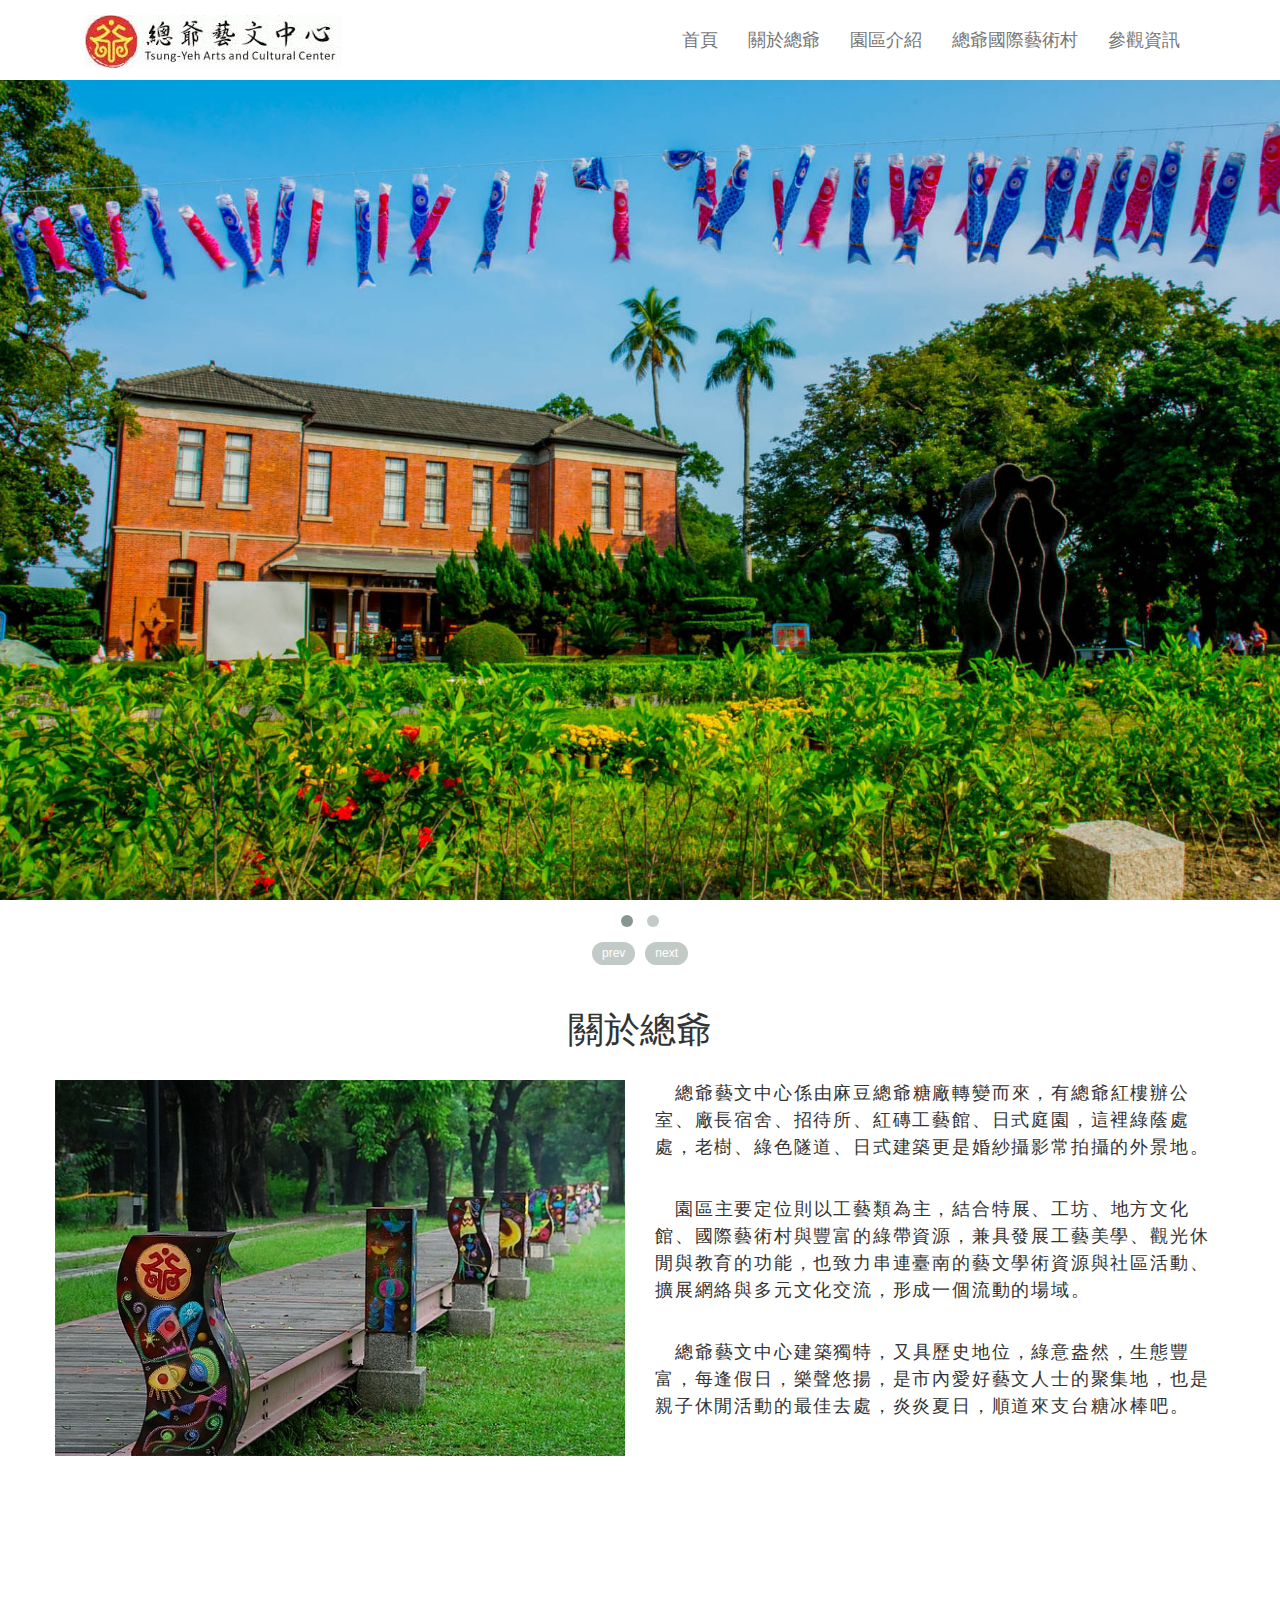
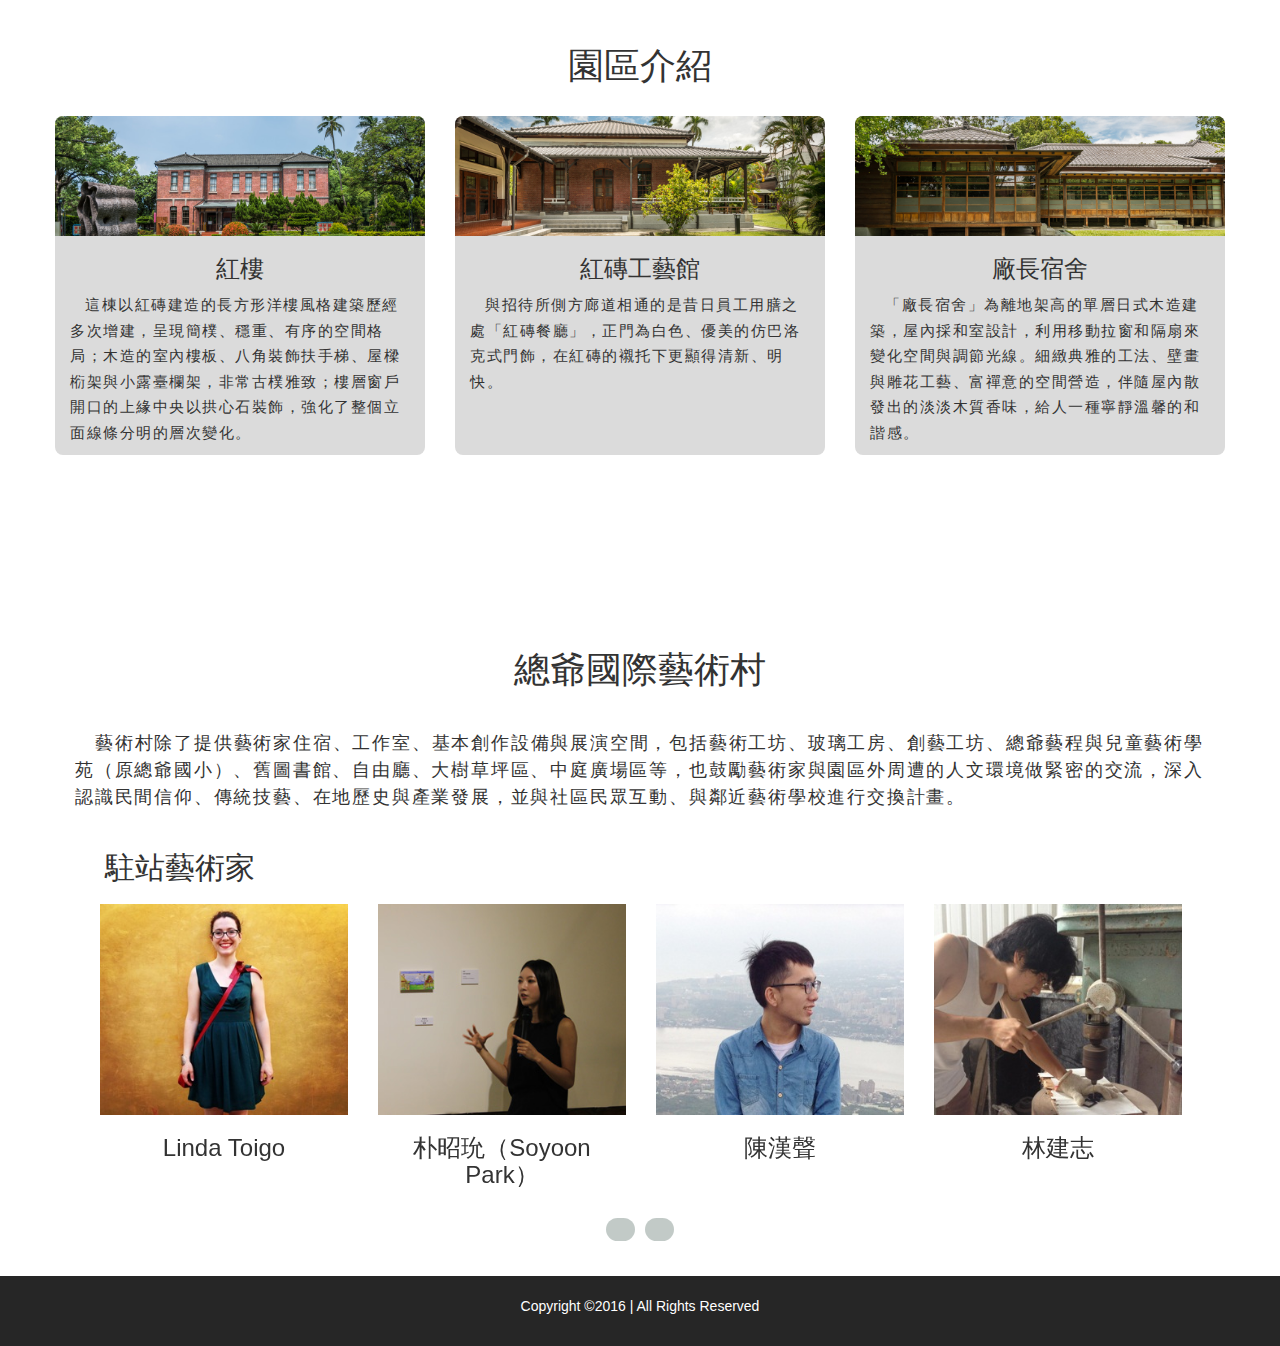
==== index.html @ c9f8670f "modified artist" ====
<!DOCTYPE html>
<html>

<head>
    <meta charset="utf-8">
    <meta http-equiv="X-UA-Compatible" content="IE=edge">
    <meta name="viewport" content="width=device-width, initial-scale=1">
    <title>p2</title>
    <!-- css -->
    <link href="css/bootstrap.min.css" rel="stylesheet">
    <link href="css/font-awesome.min.css" rel="stylesheet">
    <link href="js/owl-carousel/owl.carousel.css" rel="stylesheet">
    <link href="js/owl-carousel/owl.theme.css" rel="stylesheet">
    <link href="js/owl-carousel/owl.transitions.css" rel="stylesheet">
    <link href="css/index.css" rel="stylesheet">
</head>
<body>
    <header>
        <nav id="main-nav" class=" navbar-default"> 
            <div class="container">
                <div class="navbar-header Menu">
                    <button type="button" class="navbar-toggle " data-toggle="collapse" data-target="#bs-example-navbar-collapse-1">
                        <span class="sr-only">Toggle navigation</span>
                        <span class="icon-bar"></span>
                        <span class="icon-bar"></span>
                        <span class="icon-bar"></span>
                    </button>
                    <a href="#" class="navbar-brand"><img src="images/logo.jpg" alt="logo" /></a>
                </div>
                <div id="bs-example-navbar-collapse-1" class="collapse navbar-collapse navbar-right">
                    <ul class="nav navbar-nav">
                        <li><a href="#" class="scroll-link">首頁</a></li>
                        <li><a href="#about" class="scroll-link">關於總爺</a></li>
                        <li><a href="#introduce" class="scroll-link">園區介紹</a></li>
                        <li><a href="#artist-village" class="scroll-link">總爺國際藝術村</a></li>
                        <li><a href="#visit-information" class="scroll-link">參觀資訊</a></li>
                    </ul>
                </div>
            </div>
        </nav>
    </header>
    <section>
        <div id="main-slider" class="owl-carousel owl-theme">
            <div id="" class="item Banner Level-1">
            </div>
            <div id="" class="item Banner Level-2">
            </div>
        </div>
    </section>
    <section id="about" class="container">
        <div class="row">
            <h1>關於總爺</h1>
            <div class="About-text">
                <img src="images/about.jpg" alt="about" class="col-sm-6  img-responsive" />
                <div class="col-sm-6 ">
                    <p>總爺藝文中心係由麻豆總爺糖廠轉變而來，有總爺紅樓辦公室、廠長宿舍、招待所、紅磚工藝館、日式庭園，這裡綠蔭處處，老樹、綠色隧道、日式建築更是婚紗攝影常拍攝的外景地。</p>
                    <p id="middle-text">園區主要定位則以工藝類為主，結合特展、工坊、地方文化館、國際藝術村與豐富的綠帶資源，兼具發展工藝美學、觀光休閒與教育的功能，也致力串連臺南的藝文學術資源與社區活動、擴展網絡與多元文化交流，形成一個流動的場域。</p>
                    <p>總爺藝文中心建築獨特，又具歷史地位，綠意盎然，生態豐富，每逢假日，樂聲悠揚，是市內愛好藝文人士的聚集地，也是親子休閒活動的最佳去處，炎炎夏日，順道來支台糖冰棒吧。 </p>
                </div>
            </div>
    </section>
    <section id="introduce" class="container">
        <h1>園區介紹</h1>
        <div class="row Stretch">
            <div class=" col-sm-4 Box ">
                <div class="Box-heading">
                    <img src="images/box1.jpg">
                </div>
                <div class="Box-body">
                    <h3>紅樓</h3>
                    <p>這棟以紅磚建造的長方形洋樓風格建築歷經多次增建，呈現簡樸、穩重、有序的空間格局；木造的室內樓板、八角裝飾扶手梯、屋樑椼架與小露臺欄架，非常古樸雅致；樓層窗戶開口的上緣中央以拱心石裝飾，強化了整個立面線條分明的層次變化。</p>
                </div>
            </div>
            <div class=" col-sm-4  Box">
                <div class="Box-heading">
                    <img src="images/box2.jpg">
                </div>
                <div class="Box-body">
                    <h3>紅磚工藝館</h3>
                    <p> 與招待所側方廊道相通的是昔日員工用膳之處「紅磚餐廳」，正門為白色、優美的仿巴洛克式門飾，在紅磚的襯托下更顯得清新、明快。</p>
                </div>
            </div>
            <div class="  col-sm-4 Box">
                <div class="Box-heading">
                    <img src="images/box3.jpg">
                </div>
                <div class="Box-body">
                    <h3>廠長宿舍</h3>
                    <p>「廠長宿舍」為離地架高的單層日式木造建築，屋內採和室設計，利用移動拉窗和隔扇來變化空間與調節光線。細緻典雅的工法、壁畫與雕花工藝、富禪意的空間營造，伴隨屋內散發出的淡淡木質香味，給人一種寧靜溫馨的和諧感。</p>
                </div>
            </div>
        </div>
    </section>  
    <section class="container" >
        <div id="artist-village" class="row" >
            <h1>總爺國際藝術村</h1>
            <p>藝術村除了提供藝術家住宿、工作室、基本創作設備與展演空間，包括藝術工坊、玻璃工房、創藝工坊、總爺藝程與兒童藝術學苑（原總爺國小）、舊圖書館、自由廳、大樹草坪區、中庭廣場區等，也鼓勵藝術家與園區外周遭的人文環境做緊密的交流，深入認識民間信仰、傳統技藝、在地歷史與產業發展，並與社區民眾互動、與鄰近藝術學校進行交換計畫。</p>
            <h2>駐站藝術家</h2>
            <div id="owl-artist" class="Artist owl-carousel owl-theme">
                <div class="item ">
                    <img src="images/artist1.jpg" alt="artist1"/>
                    <h3>Linda Toigo</h3>
                </div>
                <div class="item ">
                    <img src="images/artist2.jpg" alt="artist2"/>
                    <h3>朴昭玧（Soyoon Park）</h3>
                </div>
                <div class="item ">
                    <img src="images/artist3.jpg" alt="artist3"/>
                    <h3>陳漢聲</h3>
                </div>
                <div class="item ">
                    <img src="images/artist4.jpg" alt="artist4"/>
                    <h3>林建志</h3>
                </div>
                <div class="item ">
                    <img src="images/artist5.jpg" alt="artist5"/>
                    <h3>陳伯義</h3>
                </div>
                <div class="item ">
                    <img src="images/artist6.jpg" alt="artist6" />
                    <h3>王瑞亨</h3>
                </div>
            </div>
        <div>
    </section>

    <section id="visit-information">
    </section>
    <footer>
        <div class="text-center">
            <p> Copyright &copy;2016 | All Rights Reserved </p>
        </div>
    </footer>
    <script src="js/jquery-1.11.2.min.js"></script>
    <script src="js/bootstrap.min.js"></script>
    <script src="js/owl-carousel/owl.carousel.min.js"></script>
    <script src="js/custom.js"></script>
</body>
</html>
---- css/index.css ----
#about p, #artist-village p {
  font-size: 18px;
  letter-spacing: 0.1em;
  line-height: 1.5em;
  text-indent: 20px;
}

#about h1, #introduce h1, #introduce .Box .Box-body h3, #artist-village h1 {
  text-align: center;
}

#main-nav {
  background: #fff;
  position: fixed;
  width: 100%;
  z-index: 5;
}
#main-nav .navbar-nav > li > a {
  font-size: 18px;
  padding-top: 30px;
  padding-bottom: 30px;
}
#main-nav .navbar-nav > li > a:hover {
  color: #4da5f5;
}

@media(max-width: 768px) {
  #main-nav .Menu {
    height: 80px;
  }
  #main-nav .Menu button {
    margin-top: 20px;
    margin-right: 30px;
  }
}
#main-slider {
  overflow: hidden;
  position: relative;
  top: 80px;
}
#main-slider .Banner {
  background-repeat: no-repeat;
  background-position: 20% 0;
  background-size: cover;
  display: block;
  height: calc(100vh - 80px);
}
#main-slider .Level-1 {
  background-image: url("../images/banner1a.jpg");
}
#main-slider .Level-2 {
  background-image: url("../images/banner2a.jpg");
}

#about {
  padding: 100px 0 70px;
}
#about h1 {
  margin-bottom: 30px;
}
#about #middle-text {
  padding: 25px 0px;
}

@media(max-width: 768px) {
  #about img {
    padding-bottom: 15px;
  }
}
#introduce {
  padding: 100px 0 70px;
}
#introduce h1 {
  margin-bottom: 30px;
}
#introduce .Stretch {
  display: inline-flex;
}
#introduce .Box {
  background-color: #dbdbdb;
  border-radius: 8px;
  margin-right: 15px;
  margin-left: 15px;
  padding-right: 0;
  padding-left: 0;
}
#introduce .Box .Box-heading img {
  border-top-left-radius: 8px;
  border-top-right-radius: 8px;
  height: 120px;
  width: 100%;
}
#introduce .Box .Box-body {
  padding: 0px 15px;
}
#introduce .Box .Box-body p {
  font-size: 15px;
  letter-spacing: 0.1em;
  line-height: 1.7em;
  text-indent: 15px;
}

#artist-village {
  padding: 100px 0px 0px 0px;
}
#artist-village p {
  padding: 30px 15px 20px 20px;
}
#artist-village h2 {
  margin-left: 50px;
}
#artist-village .Artist {
  padding: 10px 30px 30px 30px;
}
#artist-village .Artist .item {
  margin: 0 15px 15px 15px;
}
#artist-village .Artist h3 {
  text-align: center;
}
#artist-village .Artist img {
  display: block;
  height: auto;
  width: 100%;
}

footer {
  background-color: #262626;
  color: #fff;
  padding: 20px;
}
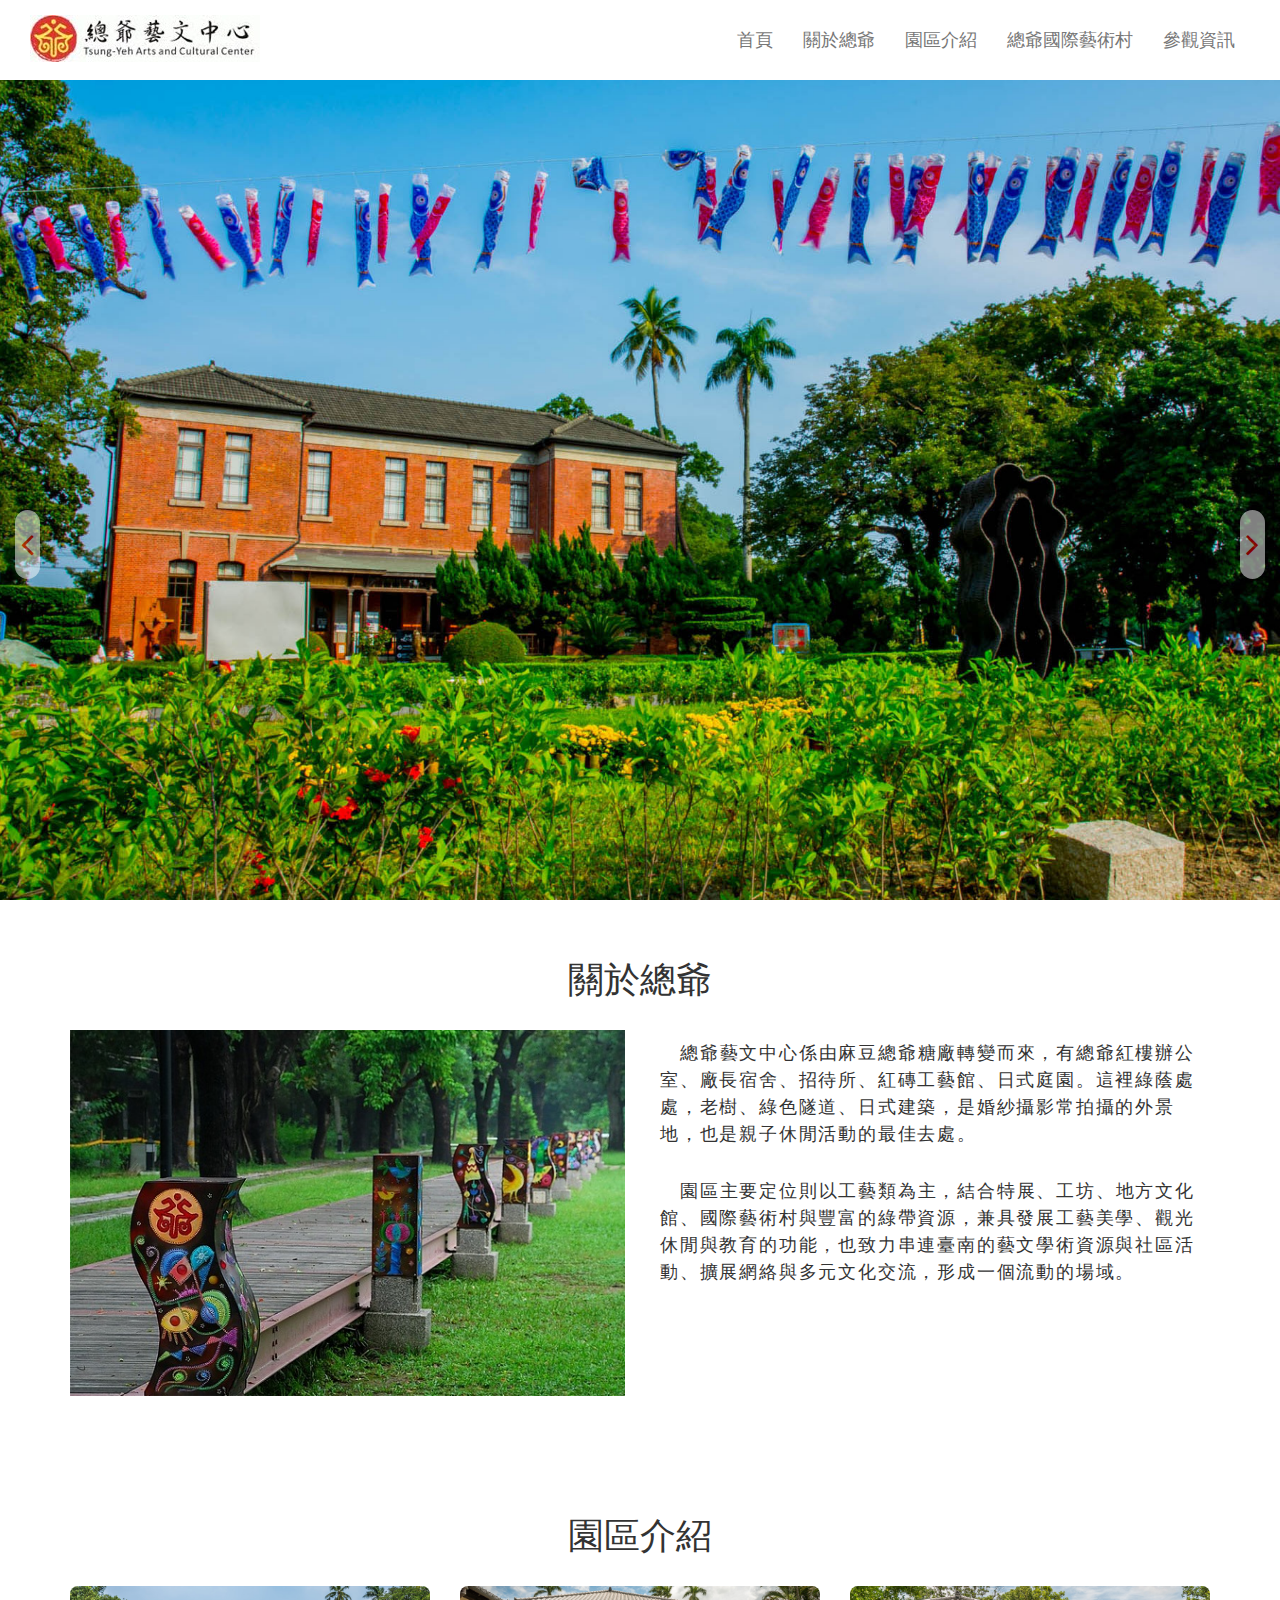
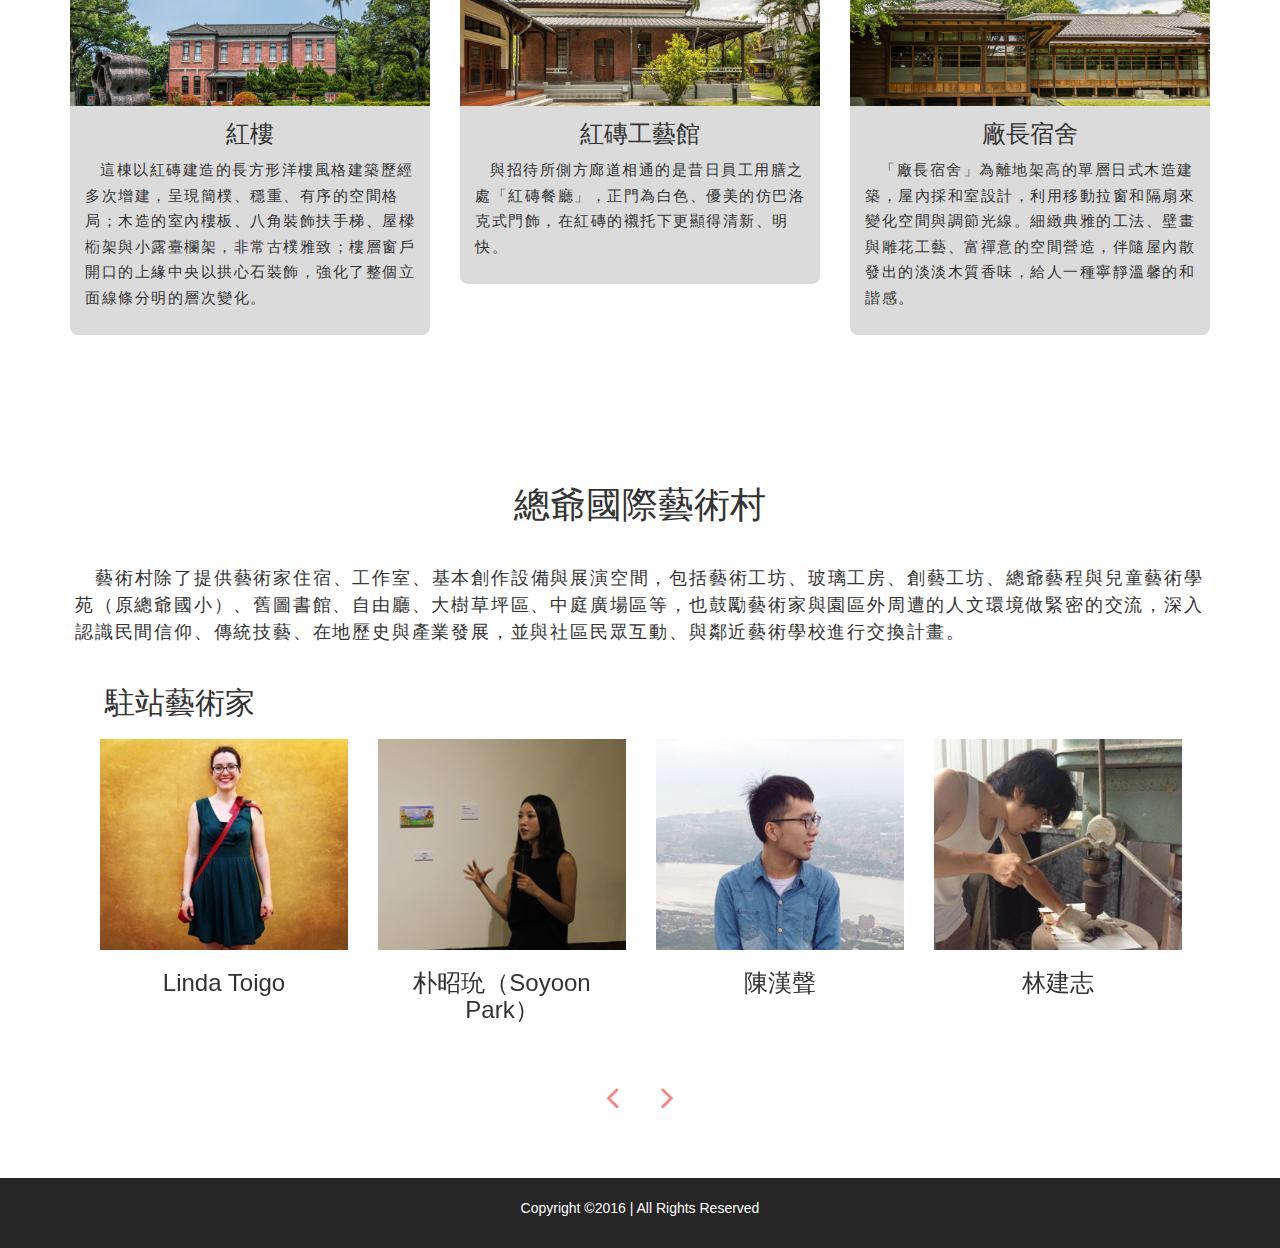
==== commit f60a4581: "modified rwd and navigationText" ====
--- a/index.html
+++ b/index.html
@@ -8,16 +8,18 @@
     <title>p2</title>
     <!-- css -->
     <link href="css/bootstrap.min.css" rel="stylesheet">
+    <!-- <link rel="stylesheet" href="https://maxcdn.bootstrapcdn.com/font-awesome/4.5.0/css/font-awesome.min.css"> -->
     <link href="css/font-awesome.min.css" rel="stylesheet">
     <link href="js/owl-carousel/owl.carousel.css" rel="stylesheet">
     <link href="js/owl-carousel/owl.theme.css" rel="stylesheet">
     <link href="js/owl-carousel/owl.transitions.css" rel="stylesheet">
     <link href="css/index.css" rel="stylesheet">
 </head>
+
 <body>
     <header>
-        <nav id="main-nav" class=" navbar-default"> 
-            <div class="container">
+        <nav id="main-nav" class=" navbar-default">
+            <div class="container-fluid">
                 <div class="navbar-header Menu">
                     <button type="button" class="navbar-toggle " data-toggle="collapse" data-target="#bs-example-navbar-collapse-1">
                         <span class="sr-only">Toggle navigation</span>
@@ -25,7 +27,7 @@
                         <span class="icon-bar"></span>
                         <span class="icon-bar"></span>
                     </button>
-                    <a href="#" class="navbar-brand"><img src="images/logo.jpg" alt="logo" /></a>
+                    <a href="#" class="navbar-brand"><img src="images/logo.jpg" alt="logo"/></a>
                 </div>
                 <div id="bs-example-navbar-collapse-1" class="collapse navbar-collapse navbar-right">
                     <ul class="nav navbar-nav">
@@ -41,9 +43,9 @@
     </header>
     <section>
         <div id="main-slider" class="owl-carousel owl-theme">
-            <div id="" class="item Banner Level-1">
+            <div class="item Banner Level-1">
             </div>
-            <div id="" class="item Banner Level-2">
+            <div class="item Banner Level-2">
             </div>
         </div>
     </section>
@@ -53,15 +55,14 @@
             <div class="About-text">
                 <img src="images/about.jpg" alt="about" class="col-sm-6  img-responsive" />
                 <div class="col-sm-6 ">
-                    <p>總爺藝文中心係由麻豆總爺糖廠轉變而來，有總爺紅樓辦公室、廠長宿舍、招待所、紅磚工藝館、日式庭園，這裡綠蔭處處，老樹、綠色隧道、日式建築更是婚紗攝影常拍攝的外景地。</p>
-                    <p id="middle-text">園區主要定位則以工藝類為主，結合特展、工坊、地方文化館、國際藝術村與豐富的綠帶資源，兼具發展工藝美學、觀光休閒與教育的功能，也致力串連臺南的藝文學術資源與社區活動、擴展網絡與多元文化交流，形成一個流動的場域。</p>
-                    <p>總爺藝文中心建築獨特，又具歷史地位，綠意盎然，生態豐富，每逢假日，樂聲悠揚，是市內愛好藝文人士的聚集地，也是親子休閒活動的最佳去處，炎炎夏日，順道來支台糖冰棒吧。 </p>
+                    <p>總爺藝文中心係由麻豆總爺糖廠轉變而來，有總爺紅樓辦公室、廠長宿舍、招待所、紅磚工藝館、日式庭園。這裡綠蔭處處，老樹、綠色隧道、日式建築，是婚紗攝影常拍攝的外景地，也是親子休閒活動的最佳去處。</p>
+                    <p>園區主要定位則以工藝類為主，結合特展、工坊、地方文化館、國際藝術村與豐富的綠帶資源，兼具發展工藝美學、觀光休閒與教育的功能，也致力串連臺南的藝文學術資源與社區活動、擴展網絡與多元文化交流，形成一個流動的場域。</p>
                 </div>
             </div>
     </section>
     <section id="introduce" class="container">
         <h1>園區介紹</h1>
-        <div class="row Stretch">
+        <div class="row ">
             <div class=" col-sm-4 Box ">
                 <div class="Box-heading">
                     <img src="images/box1.jpg">
@@ -90,31 +91,31 @@
                 </div>
             </div>
         </div>
-    </section>  
-    <section class="container" >
-        <div id="artist-village" class="row" >
+    </section>
+    <section class="container">
+        <div id="artist-village" class="row">
             <h1>總爺國際藝術村</h1>
             <p>藝術村除了提供藝術家住宿、工作室、基本創作設備與展演空間，包括藝術工坊、玻璃工房、創藝工坊、總爺藝程與兒童藝術學苑（原總爺國小）、舊圖書館、自由廳、大樹草坪區、中庭廣場區等，也鼓勵藝術家與園區外周遭的人文環境做緊密的交流，深入認識民間信仰、傳統技藝、在地歷史與產業發展，並與社區民眾互動、與鄰近藝術學校進行交換計畫。</p>
             <h2>駐站藝術家</h2>
             <div id="owl-artist" class="Artist owl-carousel owl-theme">
                 <div class="item ">
-                    <img src="images/artist1.jpg" alt="artist1"/>
+                    <img src="images/artist1.jpg" alt="artist1" />
                     <h3>Linda Toigo</h3>
                 </div>
                 <div class="item ">
-                    <img src="images/artist2.jpg" alt="artist2"/>
+                    <img src="images/artist2.jpg" alt="artist2" />
                     <h3>朴昭玧（Soyoon Park）</h3>
                 </div>
                 <div class="item ">
-                    <img src="images/artist3.jpg" alt="artist3"/>
+                    <img src="images/artist3.jpg" alt="artist3" />
                     <h3>陳漢聲</h3>
                 </div>
                 <div class="item ">
-                    <img src="images/artist4.jpg" alt="artist4"/>
+                    <img src="images/artist4.jpg" alt="artist4" />
                     <h3>林建志</h3>
                 </div>
                 <div class="item ">
-                    <img src="images/artist5.jpg" alt="artist5"/>
+                    <img src="images/artist5.jpg" alt="artist5" />
                     <h3>陳伯義</h3>
                 </div>
                 <div class="item ">
@@ -122,9 +123,8 @@
                     <h3>王瑞亨</h3>
                 </div>
             </div>
-        <div>
+            <div>
     </section>
-
     <section id="visit-information">
     </section>
     <footer>
@@ -137,4 +137,5 @@
     <script src="js/owl-carousel/owl.carousel.min.js"></script>
     <script src="js/custom.js"></script>
 </body>
+
 </html>
--- a/css/index.css
+++ b/css/index.css
@@ -24,15 +24,6 @@
   color: #4da5f5;
 }
 
-@media(max-width: 768px) {
-  #main-nav .Menu {
-    height: 80px;
-  }
-  #main-nav .Menu button {
-    margin-top: 20px;
-    margin-right: 30px;
-  }
-}
 #main-slider {
   overflow: hidden;
   position: relative;
@@ -51,38 +42,34 @@
 #main-slider .Level-2 {
   background-image: url("../images/banner2a.jpg");
 }
+#main-slider .owl-controls .owl-buttons .owl-prev {
+  position: absolute;
+  top: 50%;
+  left: 0;
+}
+#main-slider .owl-controls .owl-buttons .owl-next {
+  position: absolute;
+  top: 50%;
+  right: 0;
+}
 
-#about {
-  padding: 100px 0 70px;
+#about, #introduce, #artist-village {
+  padding-top: 100px;
 }
+
 #about h1 {
+  margin-top: 30px;
   margin-bottom: 30px;
 }
-#about #middle-text {
-  padding: 25px 0px;
+#about p {
+  padding: 10px 5px;
 }
 
-@media(max-width: 768px) {
-  #about img {
-    padding-bottom: 15px;
-  }
-}
-#introduce {
-  padding: 100px 0 70px;
-}
 #introduce h1 {
   margin-bottom: 30px;
 }
-#introduce .Stretch {
-  display: inline-flex;
-}
 #introduce .Box {
-  background-color: #dbdbdb;
-  border-radius: 8px;
-  margin-right: 15px;
-  margin-left: 15px;
-  padding-right: 0;
-  padding-left: 0;
+  margin-bottom: 30px;
 }
 #introduce .Box .Box-heading img {
   border-top-left-radius: 8px;
@@ -91,7 +78,13 @@
   width: 100%;
 }
 #introduce .Box .Box-body {
-  padding: 0px 15px;
+  border-bottom-left-radius: 8px;
+  border-bottom-right-radius: 8px;
+  background-color: #dbdbdb;
+  padding: 15px 15px;
+}
+#introduce .Box .Box-body h3 {
+  margin: 0 0 10px 0;
 }
 #introduce .Box .Box-body p {
   font-size: 15px;
@@ -100,9 +93,6 @@
   text-indent: 15px;
 }
 
-#artist-village {
-  padding: 100px 0px 0px 0px;
-}
 #artist-village p {
   padding: 30px 15px 20px 20px;
 }
@@ -124,8 +114,44 @@
   width: 100%;
 }
 
+.owl-theme .owl-controls .owl-buttons div {
+  background-color: #fff;
+  color: red;
+  padding: 3px 2px;
+  zoom: 3;
+}
+
 footer {
   background-color: #262626;
   color: #fff;
   padding: 20px;
 }
+
+@media(max-width: 768px) {
+  #main-nav .Menu {
+    height: 80px;
+  }
+  #main-nav .Menu button {
+    margin-top: 20px;
+    margin-right: 30px;
+  }
+
+  #about {
+    margin-top: 17px;
+  }
+  #about img {
+    padding-bottom: 15px;
+  }
+  #about p {
+    margin: 15px;
+  }
+
+  #about, #introduce, #artist-village {
+    padding: 40px 0 0 0;
+  }
+}
+@media (min-width: 768px) and (max-width: 992px) {
+  #about img {
+    margin-top: 80px;
+  }
+}
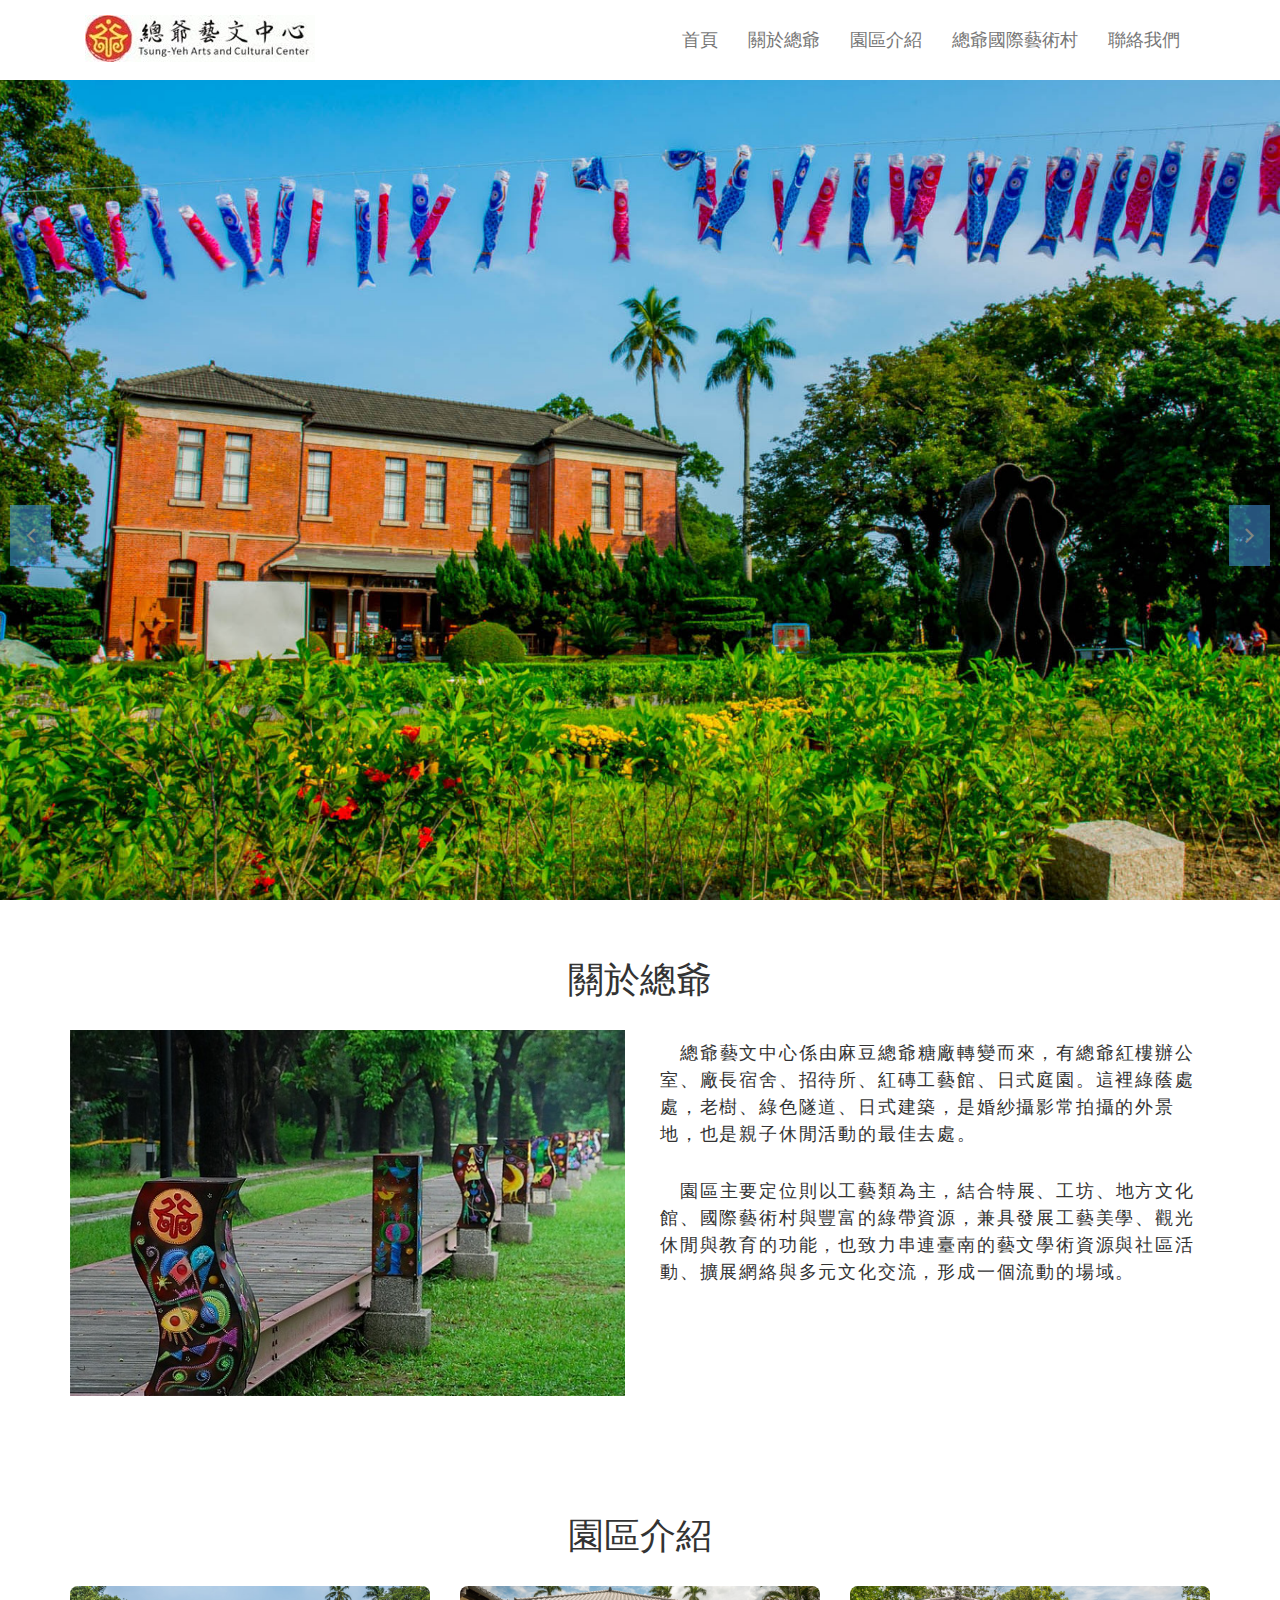
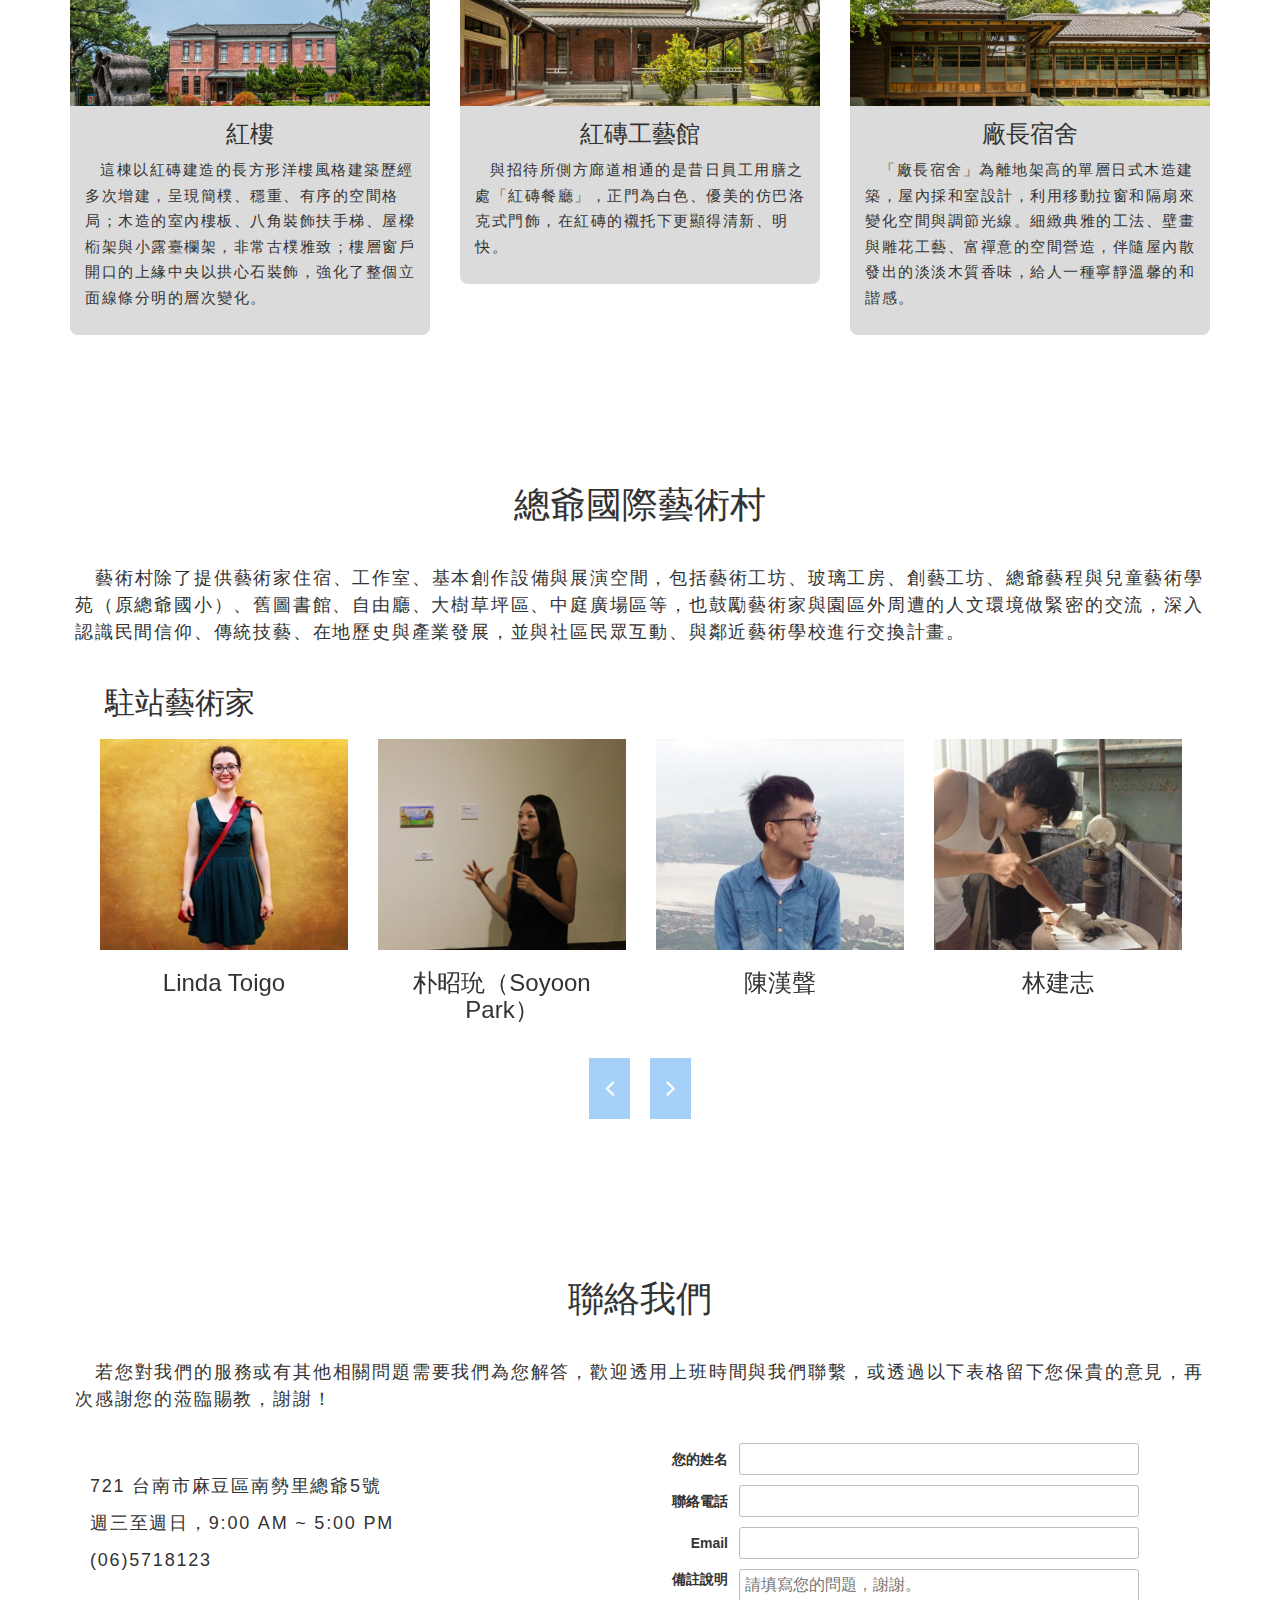
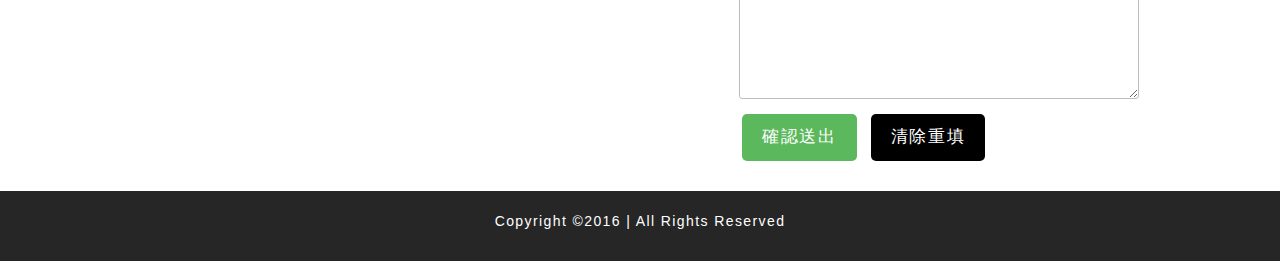
==== commit 90d931bd: "add contact and modify owl-carousel css" ====
--- a/index.html
+++ b/index.html
@@ -19,9 +19,9 @@
 <body>
     <header>
         <nav id="main-nav" class=" navbar-default">
-            <div class="container-fluid">
+            <div class="container">
                 <div class="navbar-header Menu">
-                    <button type="button" class="navbar-toggle " data-toggle="collapse" data-target="#bs-example-navbar-collapse-1">
+                    <button type="button" class="navbar-toggle " data-toggle="collapse" data-target="#menu-nav">
                         <span class="sr-only">Toggle navigation</span>
                         <span class="icon-bar"></span>
                         <span class="icon-bar"></span>
@@ -29,19 +29,19 @@
                     </button>
                     <a href="#" class="navbar-brand"><img src="images/logo.jpg" alt="logo"/></a>
                 </div>
-                <div id="bs-example-navbar-collapse-1" class="collapse navbar-collapse navbar-right">
+                <div id="menu-nav" class="collapse navbar-collapse navbar-right">
                     <ul class="nav navbar-nav">
-                        <li><a href="#" class="scroll-link">首頁</a></li>
+                        <li><a href="#home" class="scroll-link">首頁</a></li>
                         <li><a href="#about" class="scroll-link">關於總爺</a></li>
                         <li><a href="#introduce" class="scroll-link">園區介紹</a></li>
                         <li><a href="#artist-village" class="scroll-link">總爺國際藝術村</a></li>
-                        <li><a href="#visit-information" class="scroll-link">參觀資訊</a></li>
+                        <li><a href="#contact" class="scroll-link">聯絡我們</a></li>
                     </ul>
                 </div>
             </div>
         </nav>
     </header>
-    <section>
+    <section id="home">
         <div id="main-slider" class="owl-carousel owl-theme">
             <div class="item Banner Level-1">
             </div>
@@ -125,7 +125,40 @@
             </div>
             <div>
     </section>
-    <section id="visit-information">
+    <section id="contact" class="container">
+        <div class="row">
+            <h1>聯絡我們</h1>
+            <p id="contact-text">若您對我們的服務或有其他相關問題需要我們為您解答，歡迎透用上班時間與我們聯繫，或透過以下表格留下您保貴的意見，再次感謝您的蒞臨賜教，謝謝！</p>
+            <div class="col-sm-6 Information">
+                <p>721 台南市麻豆區南勢里總爺5號</p>
+                <p>週三至週日，9:00 AM ~ 5:00 PM</p>
+                <p>(06)5718123</p>
+            </div>      
+            <div class="col-sm-6">      
+                    <form action="#" method="post">
+                        <div class="Form-control">
+                            <label for="name">您的姓名</label>
+                            <input type="text" name="name" id="name">
+                        </div>
+                        <div class="Form-control">
+                            <label for="phone">聯絡電話</label>
+                            <input type="text" name="phone" id="phone">
+                        </div>
+                        <div class="Form-control">
+                            <label for="email">Email</label>
+                            <input type="email" name="email" id="email">
+                        </div>
+                        <div class="Form-control Comment">
+                            <label for="message" >備註說明</label>
+                            <textarea  name="message" id="message" placeholder="請填寫您的問題，謝謝。"></textarea>
+                        </div>
+                        <div id="Button-control">                
+                            <button type="submit" class="Btn-form">確認送出</button>
+                            <button type="reset" class="Btn-form">清除重填</button>
+                        </div>
+                    </form>     
+            </div>
+        </div>
     </section>
     <footer>
         <div class="text-center">
--- a/css/index.css
+++ b/css/index.css
@@ -1,11 +1,11 @@
-#about p, #artist-village p {
+#about p, #artist-village p, #contact p {
   font-size: 18px;
   letter-spacing: 0.1em;
   line-height: 1.5em;
   text-indent: 20px;
 }
 
-#about h1, #introduce h1, #introduce .Box .Box-body h3, #artist-village h1 {
+#about h1, #introduce h1, #introduce .Box .Box-body h3, #artist-village h1, #contact h1 {
   text-align: center;
 }
 
@@ -53,7 +53,7 @@
   right: 0;
 }
 
-#about, #introduce, #artist-village {
+#about, #introduce, #artist-village, #contact {
   padding-top: 100px;
 }
 
@@ -115,15 +115,74 @@
 }
 
 .owl-theme .owl-controls .owl-buttons div {
-  background-color: #fff;
-  color: red;
-  padding: 3px 2px;
-  zoom: 3;
+  background-color: #4da5f5;
+  border-radius: 0;
+  webkit-border-radius: 0;
+  color: #FFF;
+  font-size: 26px;
+  margin: 10px;
+  padding: 12px 16px;
+}
+.owl-theme .owl-controls .owl-buttons div:hover {
+  background-color: #000;
+}
+
+#contact #contact-text {
+  padding: 30px 20px 20px 20px;
+}
+#contact .Information {
+  margin-top: 30px;
+}
+#contact label {
+  width: 80px;
+  text-align: right;
+  padding-right: 7px;
+}
+#contact input, #contact textarea {
+  border: 1px solid #bdbdbd;
+  border-radius: 3px;
+  color: #818181;
+  font-size: 16px;
+  line-height: 20px;
+  max-width: 97%;
+  padding: 5px;
+  width: 400px;
+}
+#contact textarea {
+  height: 130px;
+}
+#contact .Form-control {
+  margin-bottom: 10px;
+}
+#contact .Comment label {
+  vertical-align: top;
+}
+#contact #Button-control .Btn-form {
+  border: none;
+  border-radius: 5px;
+  color: #fff;
+  font-size: 120%;
+  line-height: 100%;
+  letter-spacing: 0.1em;
+  padding: 15px 20px;
+  transition: 0.2s;
+}
+#contact #Button-control .Btn-form:hover {
+  transform: scale(1.1);
+}
+#contact #Button-control [type="submit"] {
+  background: #5cb85c;
+  margin-right: 10px;
+}
+#contact #Button-control [type="reset"] {
+  background: #000;
 }
 
 footer {
   background-color: #262626;
   color: #fff;
+  letter-spacing: 0.1em;
+  margin-top: 30px;
   padding: 20px;
 }
 
@@ -146,8 +205,15 @@
     margin: 15px;
   }
 
-  #about, #introduce, #artist-village {
+  #about, #introduce, #artist-village, #contact {
     padding: 40px 0 0 0;
+  }
+
+  #contact {
+    margin: 10px;
+  }
+  #contact form label {
+    text-align: left;
   }
 }
 @media (min-width: 768px) and (max-width: 992px) {
@@ -155,3 +221,8 @@
     margin-top: 80px;
   }
 }
+@media (min-width: 770px) {
+  #contact #Button-control {
+    margin-left: 87px;
+  }
+}
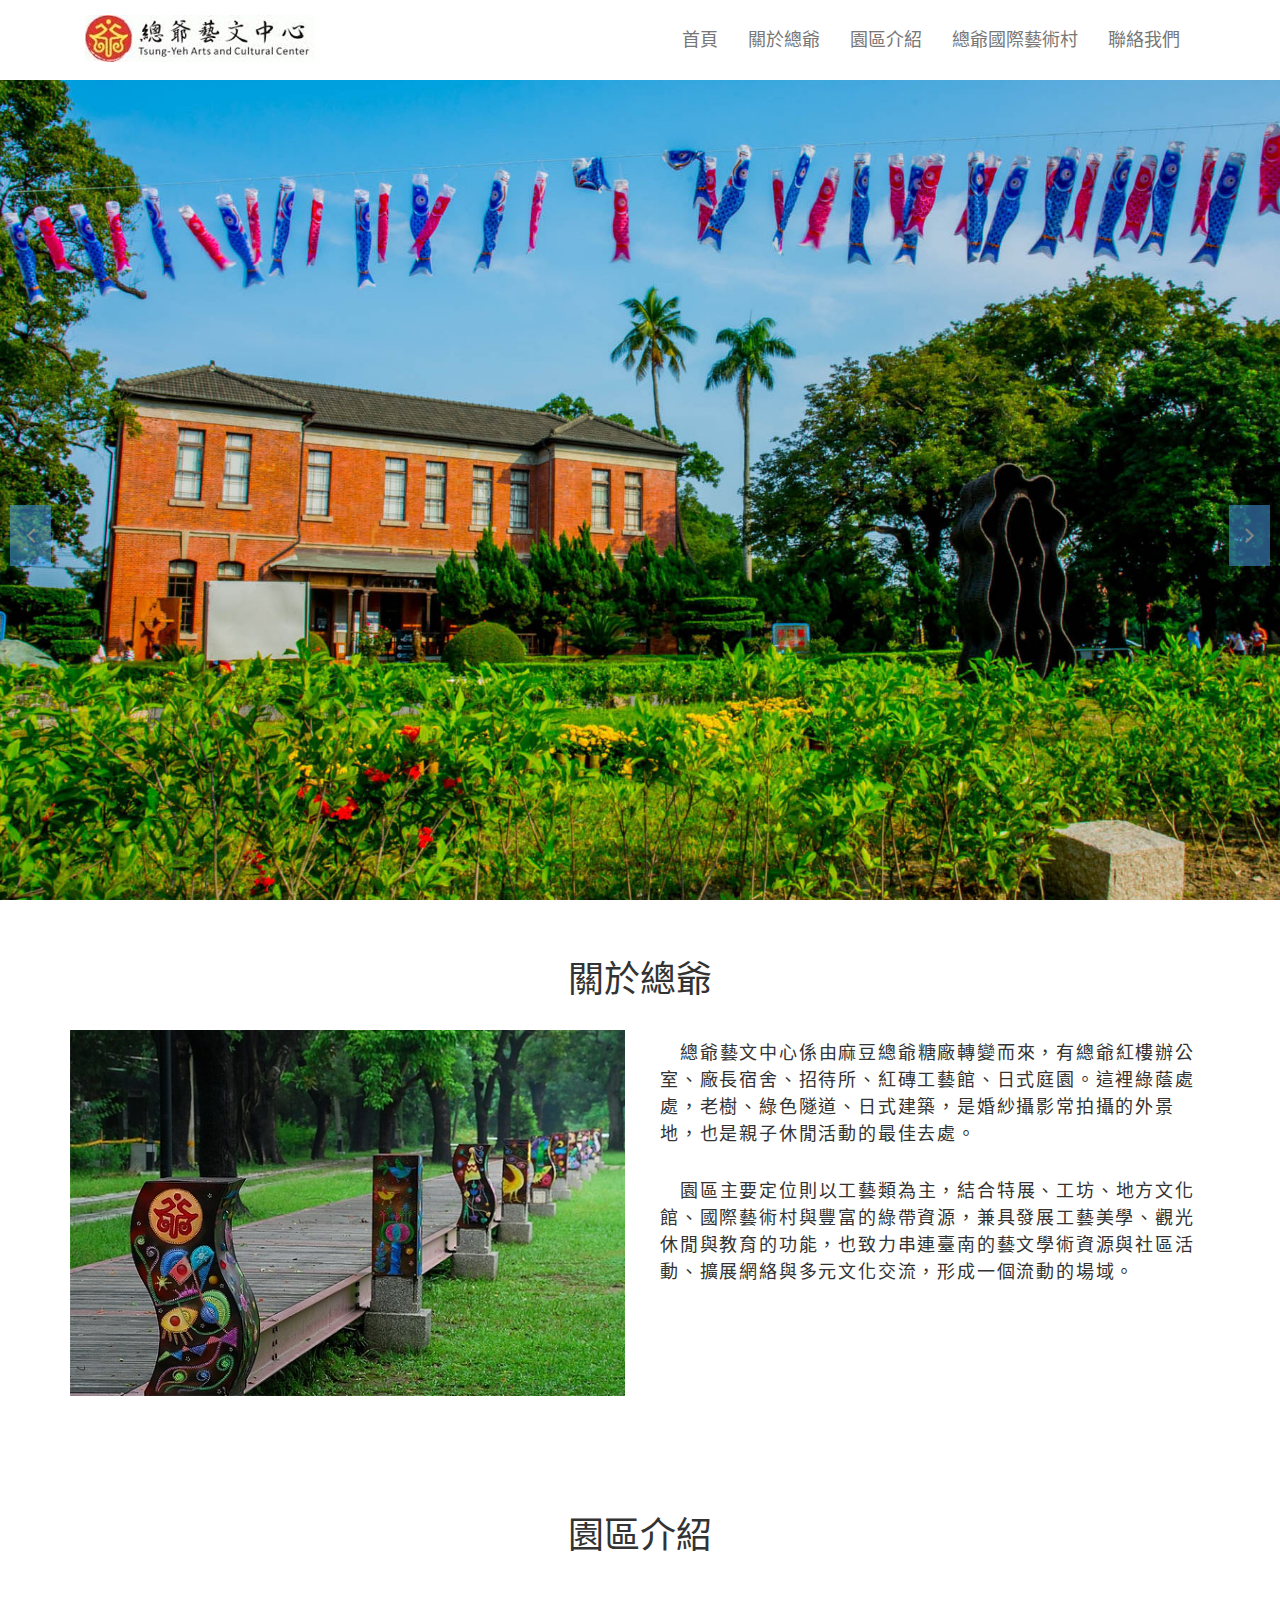
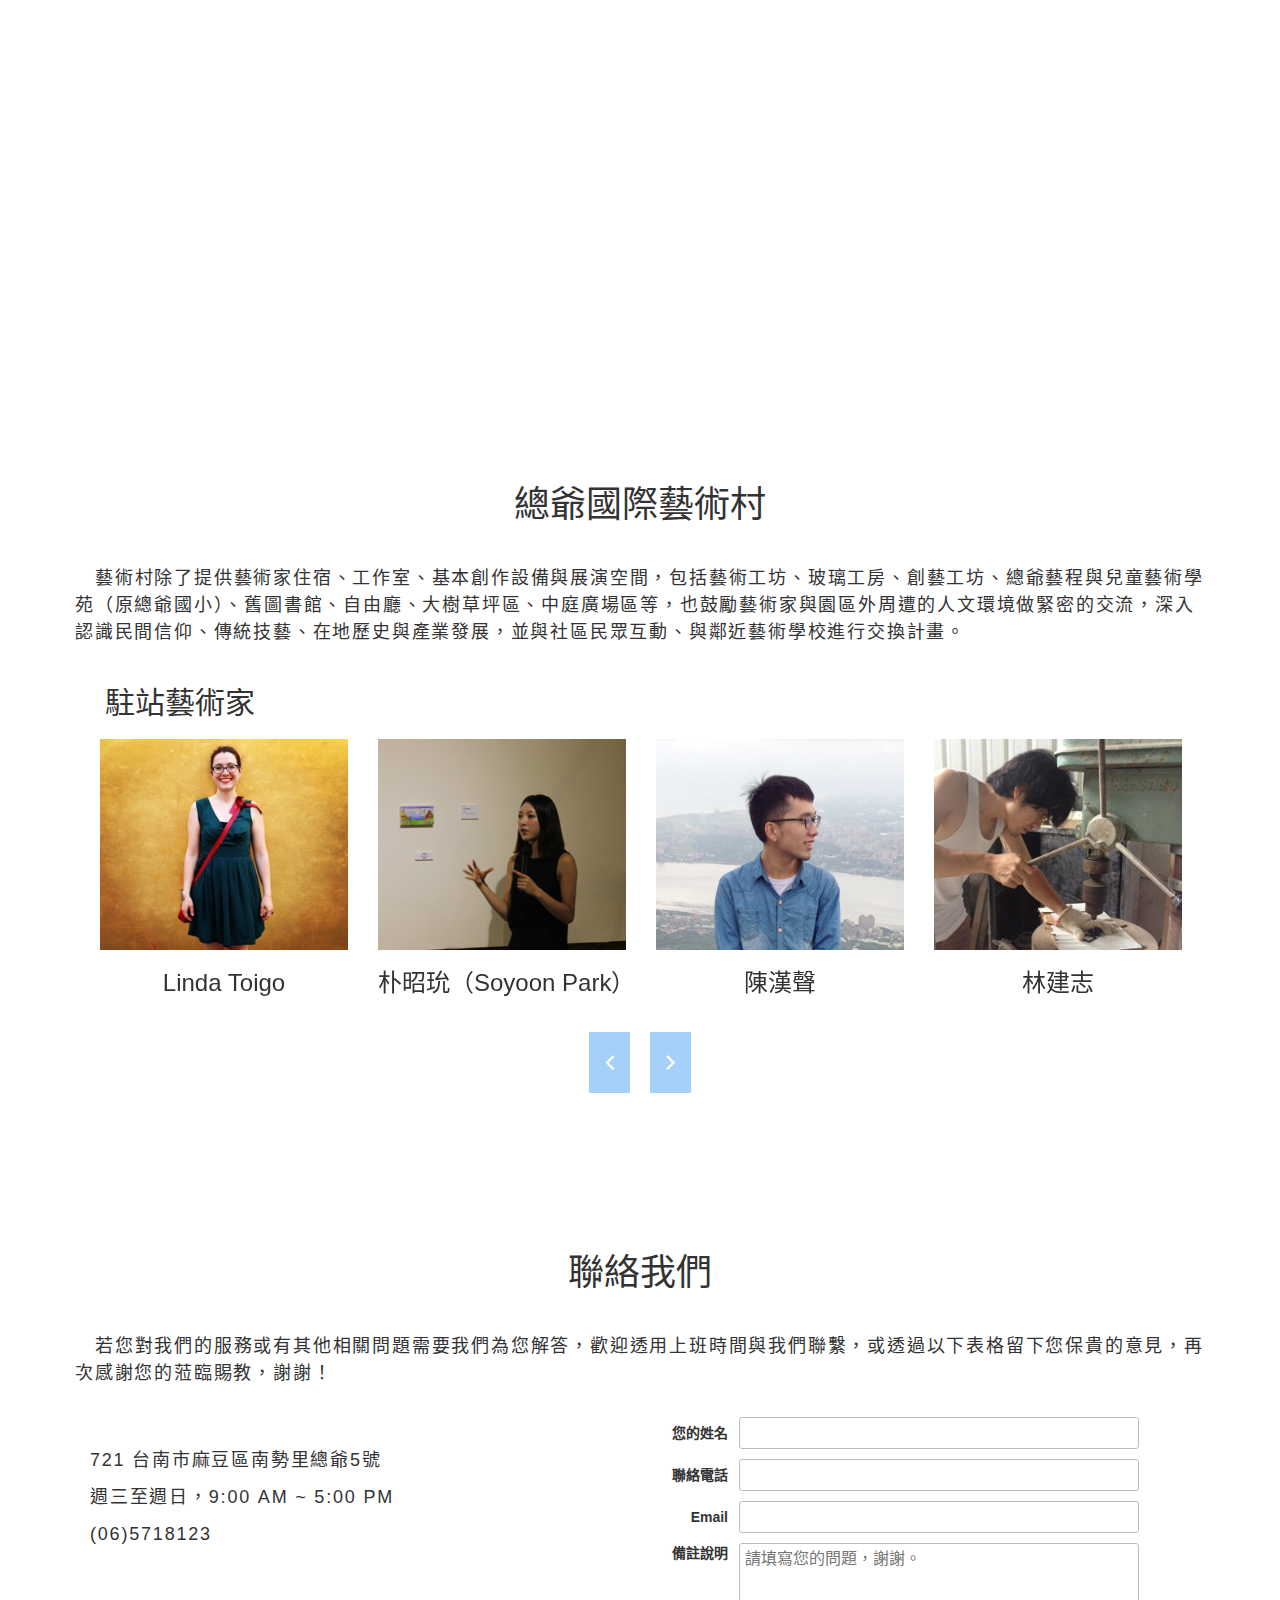
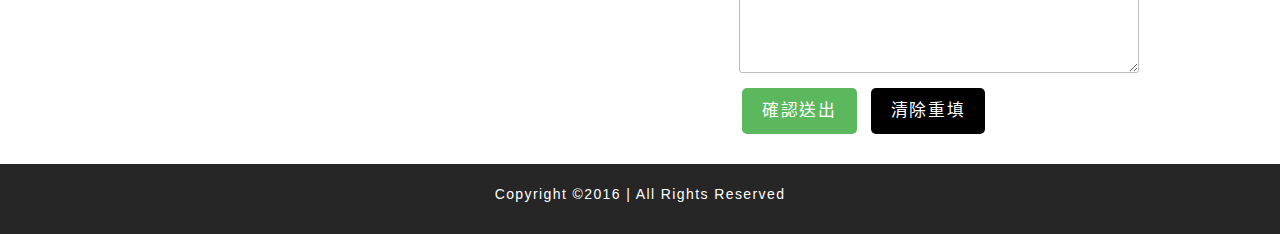
==== commit 45fb5146: "add animation" ====
--- a/index.html
+++ b/index.html
@@ -1,11 +1,10 @@
 <!DOCTYPE html>
-<html>
-
+<html lang="zh-tw">
 <head>
     <meta charset="utf-8">
     <meta http-equiv="X-UA-Compatible" content="IE=edge">
     <meta name="viewport" content="width=device-width, initial-scale=1">
-    <title>p2</title>
+    <title>Bootstrap-RWD-Exercise1</title>
     <!-- css -->
     <link href="css/bootstrap.min.css" rel="stylesheet">
     <!-- <link rel="stylesheet" href="https://maxcdn.bootstrapcdn.com/font-awesome/4.5.0/css/font-awesome.min.css"> -->
@@ -15,7 +14,6 @@
     <link href="js/owl-carousel/owl.transitions.css" rel="stylesheet">
     <link href="css/index.css" rel="stylesheet">
 </head>
-
 <body>
     <header>
         <nav id="main-nav" class=" navbar-default">
@@ -54,7 +52,7 @@
             <h1>關於總爺</h1>
             <div class="About-text">
                 <img src="images/about.jpg" alt="about" class="col-sm-6  img-responsive" />
-                <div class="col-sm-6 ">
+                <div class="col-sm-6">
                     <p>總爺藝文中心係由麻豆總爺糖廠轉變而來，有總爺紅樓辦公室、廠長宿舍、招待所、紅磚工藝館、日式庭園。這裡綠蔭處處，老樹、綠色隧道、日式建築，是婚紗攝影常拍攝的外景地，也是親子休閒活動的最佳去處。</p>
                     <p>園區主要定位則以工藝類為主，結合特展、工坊、地方文化館、國際藝術村與豐富的綠帶資源，兼具發展工藝美學、觀光休閒與教育的功能，也致力串連臺南的藝文學術資源與社區活動、擴展網絡與多元文化交流，形成一個流動的場域。</p>
                 </div>
@@ -63,7 +61,7 @@
     <section id="introduce" class="container">
         <h1>園區介紹</h1>
         <div class="row ">
-            <div class=" col-sm-4 Box ">
+            <div id="box1" class="col-sm-4 Box animation-element bounce-up">
                 <div class="Box-heading">
                     <img src="images/box1.jpg">
                 </div>
@@ -72,7 +70,7 @@
                     <p>這棟以紅磚建造的長方形洋樓風格建築歷經多次增建，呈現簡樸、穩重、有序的空間格局；木造的室內樓板、八角裝飾扶手梯、屋樑椼架與小露臺欄架，非常古樸雅致；樓層窗戶開口的上緣中央以拱心石裝飾，強化了整個立面線條分明的層次變化。</p>
                 </div>
             </div>
-            <div class=" col-sm-4  Box">
+            <div class=" col-sm-4  Box animation-element bounce-up ">
                 <div class="Box-heading">
                     <img src="images/box2.jpg">
                 </div>
@@ -81,7 +79,7 @@
                     <p> 與招待所側方廊道相通的是昔日員工用膳之處「紅磚餐廳」，正門為白色、優美的仿巴洛克式門飾，在紅磚的襯托下更顯得清新、明快。</p>
                 </div>
             </div>
-            <div class="  col-sm-4 Box">
+            <div class="  col-sm-4 Box animation-element bounce-up">
                 <div class="Box-heading">
                     <img src="images/box3.jpg">
                 </div>
--- a/css/index.css
+++ b/css/index.css
@@ -91,6 +91,35 @@
   letter-spacing: 0.1em;
   line-height: 1.7em;
   text-indent: 15px;
+}
+
+.animation-element {
+  position: relative;
+}
+
+.bounce-up {
+  opacity: 0;
+  -moz-transition: all 700ms ease-out;
+  -webkit-transition: all 700ms ease-out;
+  -o-transition: all 700ms ease-out;
+  transition: all 700ms ease-out;
+  -moz-transform: translate3d(0px, 200px, 0px);
+  -webkit-transform: translate3d(0px, 200px, 0px);
+  -o-transform: translate(0px, 200px);
+  -ms-transform: translate(0px, 200px);
+  transform: translate3d(0px, 200, 0px);
+  -webkit-backface-visibility: hidden;
+  -moz-backface-visibility: hidden;
+  backface-visibility: hidden;
+}
+
+.in-view {
+  opacity: 1;
+  -moz-transform: translate3d(0px, 0px, 0px);
+  -webkit-transform: translate3d(0px, 0px, 0px);
+  -o-transform: translate(0px, 0px);
+  -ms-transform: translate(0px, 0px);
+  transform: translate3d(0px, 0px, 0px);
 }
 
 #artist-village p {
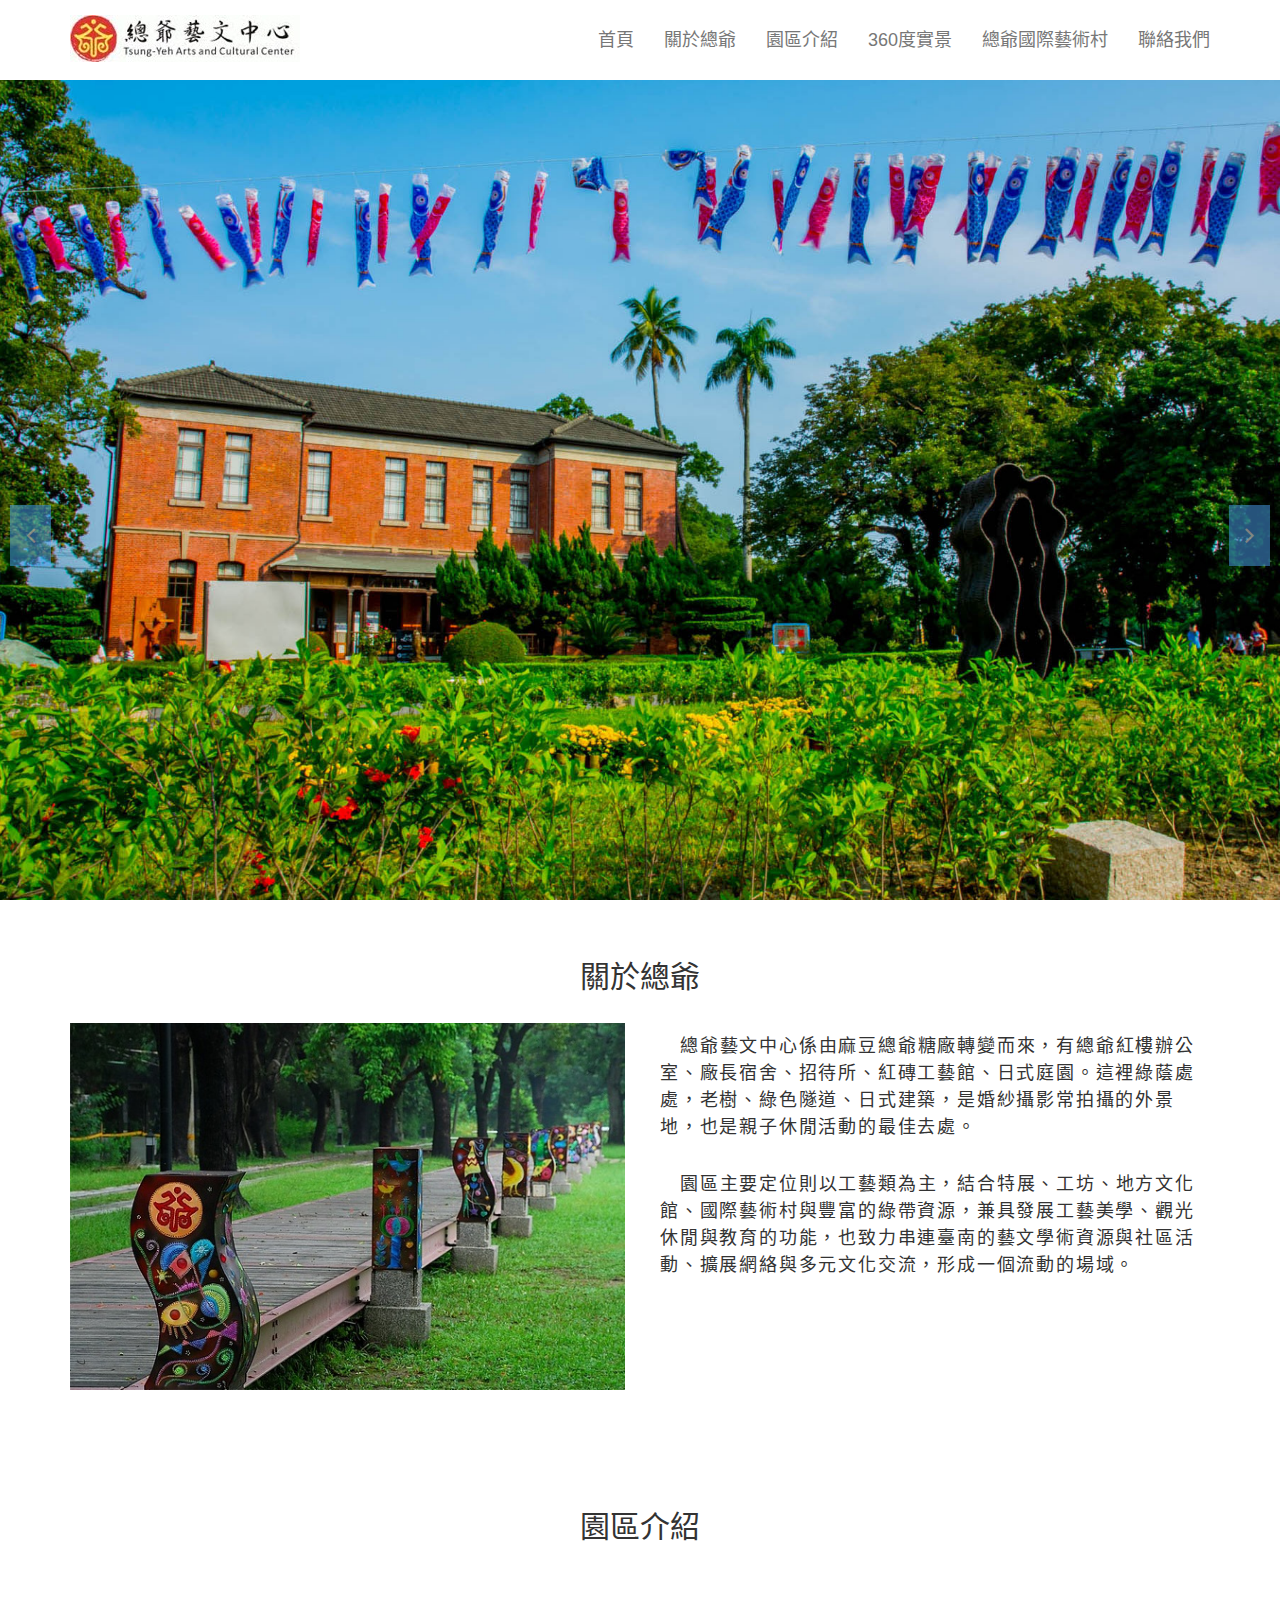
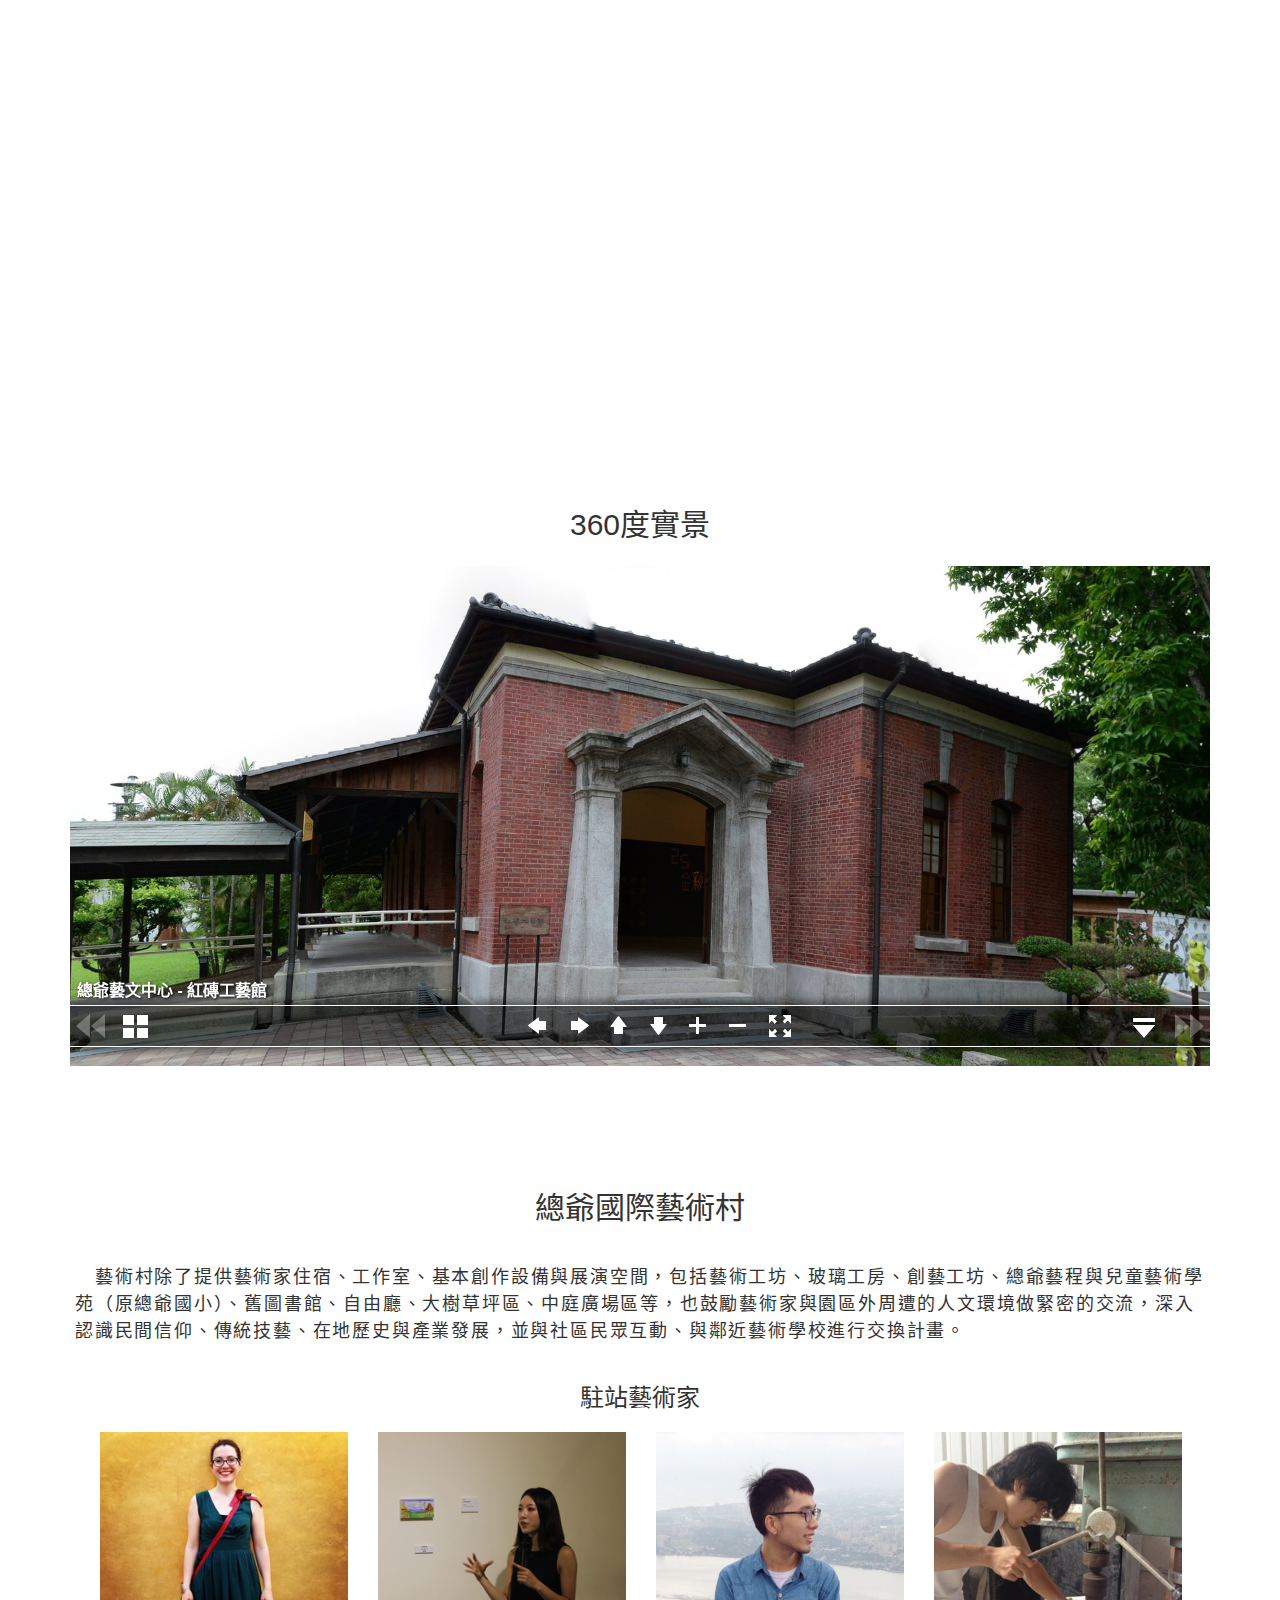
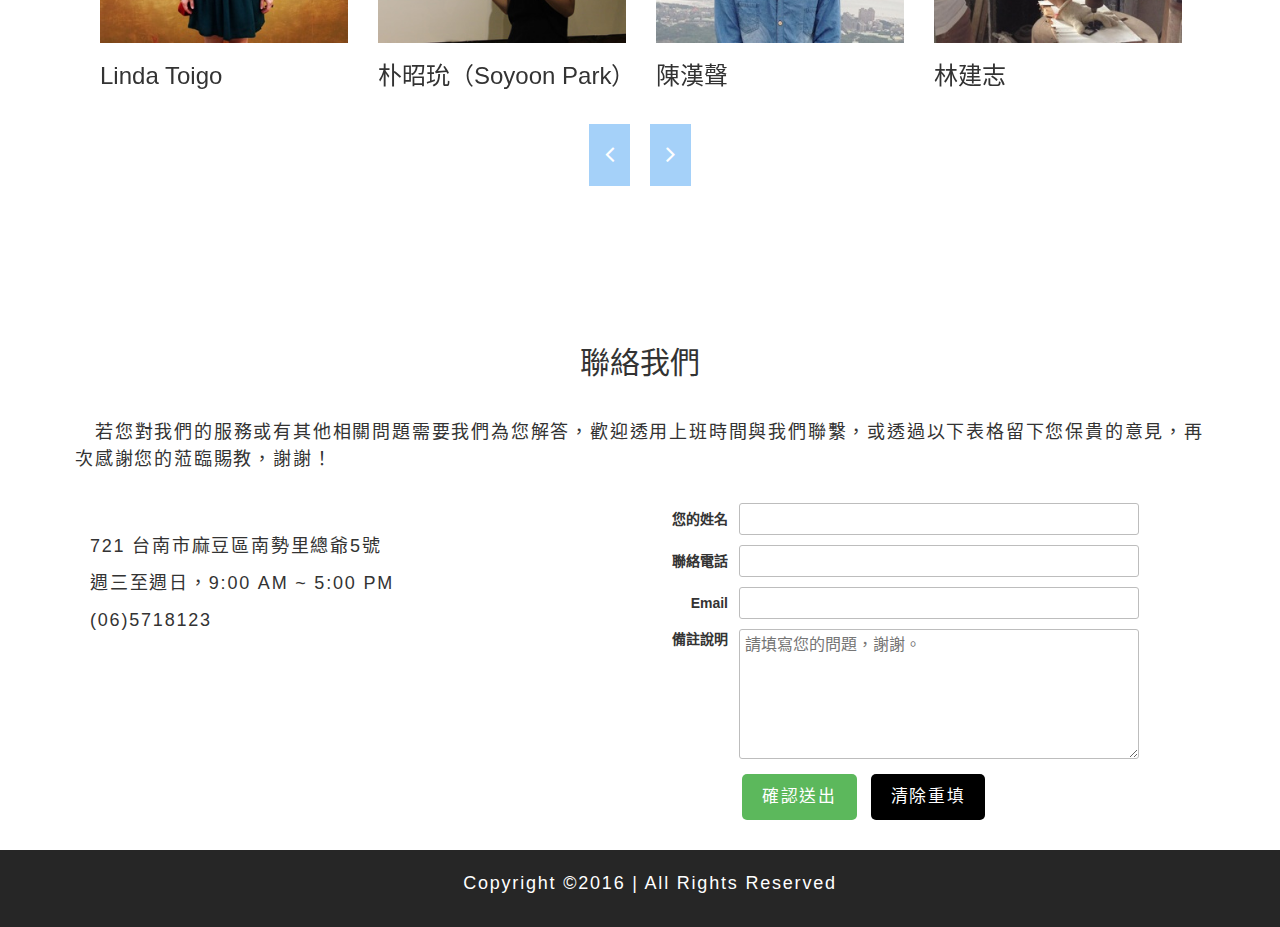
==== commit 06a84549: "modify html&css,add panoramic" ====
--- a/index.html
+++ b/index.html
@@ -4,53 +4,62 @@
     <meta charset="utf-8">
     <meta http-equiv="X-UA-Compatible" content="IE=edge">
     <meta name="viewport" content="width=device-width, initial-scale=1">
-    <title>Bootstrap-RWD-Exercise1</title>
-    <!-- css -->
+    <title>總爺藝文中心</title>
     <link href="css/bootstrap.min.css" rel="stylesheet">
-    <!-- <link rel="stylesheet" href="https://maxcdn.bootstrapcdn.com/font-awesome/4.5.0/css/font-awesome.min.css"> -->
     <link href="css/font-awesome.min.css" rel="stylesheet">
     <link href="js/owl-carousel/owl.carousel.css" rel="stylesheet">
     <link href="js/owl-carousel/owl.theme.css" rel="stylesheet">
     <link href="js/owl-carousel/owl.transitions.css" rel="stylesheet">
     <link href="css/index.css" rel="stylesheet">
+    <!--[if lt IE 9]>
+      <script src="https://oss.maxcdn.com/html5shiv/3.7.2/html5shiv.min.js"></script>
+      <script src="https://oss.maxcdn.com/respond/1.4.2/respond.min.js"></script>
+    <![endif]-->
 </head>
 <body>
     <header>
         <nav id="main-nav" class=" navbar-default">
             <div class="container">
-                <div class="navbar-header Menu">
-                    <button type="button" class="navbar-toggle " data-toggle="collapse" data-target="#menu-nav">
-                        <span class="sr-only">Toggle navigation</span>
-                        <span class="icon-bar"></span>
-                        <span class="icon-bar"></span>
-                        <span class="icon-bar"></span>
-                    </button>
-                    <a href="#" class="navbar-brand"><img src="images/logo.jpg" alt="logo"/></a>
-                </div>
-                <div id="menu-nav" class="collapse navbar-collapse navbar-right">
-                    <ul class="nav navbar-nav">
-                        <li><a href="#home" class="scroll-link">首頁</a></li>
-                        <li><a href="#about" class="scroll-link">關於總爺</a></li>
-                        <li><a href="#introduce" class="scroll-link">園區介紹</a></li>
-                        <li><a href="#artist-village" class="scroll-link">總爺國際藝術村</a></li>
-                        <li><a href="#contact" class="scroll-link">聯絡我們</a></li>
-                    </ul>
+                <div class="row">            
+                    <div class="navbar-header Menu">
+                        <button type="button" class="navbar-toggle " data-toggle="collapse" data-target="#menu-nav">
+                            <span class="sr-only">Toggle navigation</span>
+                            <span class="icon-bar"></span>
+                            <span class="icon-bar"></span>
+                            <span class="icon-bar"></span>
+                        </button>
+                        <div>
+                            <a href="#" class="navbar-brand"><img src="images/logo.jpg" alt="總爺藝文中心" class="img-responsive" /></a>
+                        </div>                
+                    </div>
+                    <div id="menu-nav" class="collapse navbar-collapse navbar-right">
+                        <ul class="nav navbar-nav">
+                            <li><a href="#home" class="scroll-link">首頁</a></li>
+                            <li><a href="#about" class="scroll-link">關於總爺</a></li>
+                            <li><a href="#introduce" class="scroll-link">園區介紹</a></li>
+                            <li><a href="#panoramic" class="scroll-link">360度實景</a></li>
+                            <li><a href="#artist-village" class="scroll-link">總爺國際藝術村</a></li>
+                            <li><a href="#contact" class="scroll-link">聯絡我們</a></li>
+                        </ul>
+                    </div>
                 </div>
             </div>
         </nav>
     </header>
-    <section id="home">
-        <div id="main-slider" class="owl-carousel owl-theme">
-            <div class="item Banner Level-1">
-            </div>
-            <div class="item Banner Level-2">
+    <section id="home" class="container-fluid">
+        <div class="row">
+            <div id="main-slider" class="owl-carousel owl-theme owl-banner">
+                <div class="item1">
+                </div>
+                <div class="item2">
+                </div>
             </div>
         </div>
     </section>
     <section id="about" class="container">
         <div class="row">
-            <h1>關於總爺</h1>
-            <div class="About-text">
+            <h2 class="text-center">關於總爺</h2>
+            <div>
                 <img src="images/about.jpg" alt="about" class="col-sm-6  img-responsive" />
                 <div class="col-sm-6">
                     <p>總爺藝文中心係由麻豆總爺糖廠轉變而來，有總爺紅樓辦公室、廠長宿舍、招待所、紅磚工藝館、日式庭園。這裡綠蔭處處，老樹、綠色隧道、日式建築，是婚紗攝影常拍攝的外景地，也是親子休閒活動的最佳去處。</p>
@@ -59,48 +68,52 @@
             </div>
     </section>
     <section id="introduce" class="container">
-        <h1>園區介紹</h1>
-        <div class="row ">
-            <div id="box1" class="col-sm-4 Box animation-element bounce-up">
+        <h2 class="text-center">園區介紹</h2>
+        <div class="row">
+            <div class="col-xs-12 col-sm-4 Box animation-element bounce-up">
                 <div class="Box-heading">
                     <img src="images/box1.jpg">
                 </div>
                 <div class="Box-body">
-                    <h3>紅樓</h3>
+                    <h3 class="text-center">紅樓</h3>
                     <p>這棟以紅磚建造的長方形洋樓風格建築歷經多次增建，呈現簡樸、穩重、有序的空間格局；木造的室內樓板、八角裝飾扶手梯、屋樑椼架與小露臺欄架，非常古樸雅致；樓層窗戶開口的上緣中央以拱心石裝飾，強化了整個立面線條分明的層次變化。</p>
                 </div>
             </div>
-            <div class=" col-sm-4  Box animation-element bounce-up ">
+            <div class="col-xs-12 col-sm-4  Box animation-element bounce-up ">
                 <div class="Box-heading">
                     <img src="images/box2.jpg">
                 </div>
                 <div class="Box-body">
-                    <h3>紅磚工藝館</h3>
+                    <h3 class="text-center">紅磚工藝館</h3>
                     <p> 與招待所側方廊道相通的是昔日員工用膳之處「紅磚餐廳」，正門為白色、優美的仿巴洛克式門飾，在紅磚的襯托下更顯得清新、明快。</p>
                 </div>
             </div>
-            <div class="  col-sm-4 Box animation-element bounce-up">
+            <div class="col-xs-12 col-sm-4 Box animation-element bounce-up">
                 <div class="Box-heading">
                     <img src="images/box3.jpg">
                 </div>
                 <div class="Box-body">
-                    <h3>廠長宿舍</h3>
+                    <h3 class="text-center">廠長宿舍</h3>
                     <p>「廠長宿舍」為離地架高的單層日式木造建築，屋內採和室設計，利用移動拉窗和隔扇來變化空間與調節光線。細緻典雅的工法、壁畫與雕花工藝、富禪意的空間營造，伴隨屋內散發出的淡淡木質香味，給人一種寧靜溫馨的和諧感。</p>
                 </div>
             </div>
         </div>
     </section>
+    <section id="panoramic" class="container">
+        <h2 class="text-center">360度實景</h2>
+        <iframe src="vtour/tour.html" frameborder="0" scrolling="yes" width="100%" height="500"  allowfullscreen="true" mozallowfullscreen="true" webkitallowfullscreen="true"></iframe>
+    </section>
     <section class="container">
         <div id="artist-village" class="row">
-            <h1>總爺國際藝術村</h1>
+            <h2 class="text-center">總爺國際藝術村</h2>
             <p>藝術村除了提供藝術家住宿、工作室、基本創作設備與展演空間，包括藝術工坊、玻璃工房、創藝工坊、總爺藝程與兒童藝術學苑（原總爺國小）、舊圖書館、自由廳、大樹草坪區、中庭廣場區等，也鼓勵藝術家與園區外周遭的人文環境做緊密的交流，深入認識民間信仰、傳統技藝、在地歷史與產業發展，並與社區民眾互動、與鄰近藝術學校進行交換計畫。</p>
-            <h2>駐站藝術家</h2>
-            <div id="owl-artist" class="Artist owl-carousel owl-theme">
-                <div class="item ">
+            <h3 class="text-center">駐站藝術家</h3>
+            <div id="owl-artist" class="Artist owl-carousel owl-theme owl-artist">
+                <div class="item">
                     <img src="images/artist1.jpg" alt="artist1" />
                     <h3>Linda Toigo</h3>
                 </div>
-                <div class="item ">
+                <div class="item">
                     <img src="images/artist2.jpg" alt="artist2" />
                     <h3>朴昭玧（Soyoon Park）</h3>
                 </div>
@@ -125,7 +138,7 @@
     </section>
     <section id="contact" class="container">
         <div class="row">
-            <h1>聯絡我們</h1>
+            <h2 class="text-center">聯絡我們</h2>
             <p id="contact-text">若您對我們的服務或有其他相關問題需要我們為您解答，歡迎透用上班時間與我們聯繫，或透過以下表格留下您保貴的意見，再次感謝您的蒞臨賜教，謝謝！</p>
             <div class="col-sm-6 Information">
                 <p>721 台南市麻豆區南勢里總爺5號</p>
--- a/css/index.css
+++ b/css/index.css
@@ -1,96 +1,33 @@
-#about p, #artist-village p, #contact p {
+body {
+  font-family: Arila, "Microsoft JhengHei", "PMingLiU", sans-serif;
+}
+
+p {
   font-size: 18px;
   letter-spacing: 0.1em;
   line-height: 1.5em;
   text-indent: 20px;
 }
 
-#about h1, #introduce h1, #introduce .Box .Box-body h3, #artist-village h1, #contact h1 {
-  text-align: center;
-}
-
-#main-nav {
-  background: #fff;
-  position: fixed;
-  width: 100%;
-  z-index: 5;
-}
-#main-nav .navbar-nav > li > a {
-  font-size: 18px;
-  padding-top: 30px;
-  padding-bottom: 30px;
-}
-#main-nav .navbar-nav > li > a:hover {
-  color: #4da5f5;
-}
-
-#main-slider {
-  overflow: hidden;
-  position: relative;
-  top: 80px;
-}
-#main-slider .Banner {
+#main-slider .item1, #main-slider .item2 {
   background-repeat: no-repeat;
   background-position: 20% 0;
   background-size: cover;
   display: block;
   height: calc(100vh - 80px);
 }
-#main-slider .Level-1 {
-  background-image: url("../images/banner1a.jpg");
-}
-#main-slider .Level-2 {
-  background-image: url("../images/banner2a.jpg");
-}
-#main-slider .owl-controls .owl-buttons .owl-prev {
-  position: absolute;
-  top: 50%;
-  left: 0;
-}
-#main-slider .owl-controls .owl-buttons .owl-next {
-  position: absolute;
-  top: 50%;
-  right: 0;
-}
-
-#about, #introduce, #artist-village, #contact {
-  padding-top: 100px;
-}
-
-#about h1 {
-  margin-top: 30px;
-  margin-bottom: 30px;
-}
-#about p {
-  padding: 10px 5px;
-}
-
-#introduce h1 {
-  margin-bottom: 30px;
-}
-#introduce .Box {
-  margin-bottom: 30px;
-}
-#introduce .Box .Box-heading img {
-  border-top-left-radius: 8px;
-  border-top-right-radius: 8px;
-  height: 120px;
-  width: 100%;
-}
-#introduce .Box .Box-body {
-  border-bottom-left-radius: 8px;
-  border-bottom-right-radius: 8px;
-  background-color: #dbdbdb;
-  padding: 15px 15px;
-}
-#introduce .Box .Box-body h3 {
-  margin: 0 0 10px 0;
-}
-#introduce .Box .Box-body p {
-  font-size: 15px;
-  letter-spacing: 0.1em;
-  line-height: 1.7em;
-  text-indent: 15px;
+
+.owl-banner .owl-controls .owl-buttons .owl-prev, .owl-banner .owl-controls .owl-buttons .owl-next, .owl-artist .owl-controls .owl-buttons .owl-prev, .owl-artist .owl-controls .owl-buttons .owl-next {
+  background-color: #4da5f5;
+  border-radius: 0;
+  webkit-border-radius: 0;
+  color: #FFF;
+  font-size: 26px;
+  margin: 10px;
+  padding: 12px 16px;
+}
+.owl-banner .owl-controls .owl-buttons .owl-prev:hover, .owl-banner .owl-controls .owl-buttons .owl-next:hover, .owl-artist .owl-controls .owl-buttons .owl-prev:hover, .owl-artist .owl-controls .owl-buttons .owl-next:hover {
+  background-color: #000;
 }
 
 .animation-element {
@@ -122,38 +59,124 @@
   transform: translate3d(0px, 0px, 0px);
 }
 
+.owl-banner .owl-controls .owl-buttons .owl-prev {
+  position: absolute;
+  top: 50%;
+  left: 0%;
+}
+.owl-banner .owl-controls .owl-buttons .owl-next {
+  position: absolute;
+  top: 50%;
+  right: 0%;
+}
+
+#main-nav {
+  background: #fff;
+  position: fixed;
+  width: 100%;
+  z-index: 5;
+}
+#main-nav .navbar-nav > li > a {
+  font-size: 18px;
+  padding-top: 30px;
+  padding-bottom: 30px;
+}
+#main-nav .navbar-nav > li > a:hover {
+  color: #4da5f5;
+}
+
+@media screen and (max-width: 768px) {
+  #main-nav .Menu {
+    height: 80px;
+  }
+  #main-nav .Menu button {
+    margin-top: 20px;
+  }
+}
+#main-slider {
+  overflow: hidden;
+  position: relative;
+  top: 80px;
+}
+#main-slider .item1 {
+  background-image: url("../images/banner1a.jpg");
+}
+#main-slider .item2 {
+  background-image: url("../images/banner2a.jpg");
+}
+
+#about, #introduce, #panoramic, #artist-village, #contact {
+  padding-top: 100px;
+}
+
+#about h2 {
+  margin: 30px 15px;
+}
+#about p {
+  padding: 10px 5px;
+}
+
+@media screen and (max-width: 768px) {
+  #about, #introduce, #panoramic, #artist-village, #contact {
+    padding-top: 40px;
+  }
+
+  #about {
+    margin-top: 17px;
+  }
+  #about img {
+    padding-bottom: 15px;
+  }
+  #about p {
+    margin: 15px;
+  }
+}
+@media screen and (min-width: 768px) and (max-width: 992px) {
+  #about img {
+    margin-top: 80px;
+  }
+}
+#introduce h2 {
+  margin-bottom: 30px;
+}
+#introduce .Box {
+  margin-bottom: 30px;
+}
+#introduce .Box .Box-heading img {
+  border-top-left-radius: 8px;
+  border-top-right-radius: 8px;
+  height: 120px;
+  max-width: 100%;
+  width: 100%;
+}
+#introduce .Box .Box-body {
+  border-bottom-left-radius: 8px;
+  border-bottom-right-radius: 8px;
+  background-color: #dbdbdb;
+  padding: 15px 15px;
+}
+#introduce .Box .Box-body h3 {
+  margin: 0 0 10px 0;
+}
+
+#panoramic h2 {
+  padding-bottom: 15px;
+}
+
 #artist-village p {
   padding: 30px 15px 20px 20px;
 }
-#artist-village h2 {
-  margin-left: 50px;
-}
 #artist-village .Artist {
   padding: 10px 30px 30px 30px;
 }
 #artist-village .Artist .item {
   margin: 0 15px 15px 15px;
-}
-#artist-village .Artist h3 {
-  text-align: center;
 }
 #artist-village .Artist img {
   display: block;
   height: auto;
+  max-width: 100%;
   width: 100%;
-}
-
-.owl-theme .owl-controls .owl-buttons div {
-  background-color: #4da5f5;
-  border-radius: 0;
-  webkit-border-radius: 0;
-  color: #FFF;
-  font-size: 26px;
-  margin: 10px;
-  padding: 12px 16px;
-}
-.owl-theme .owl-controls .owl-buttons div:hover {
-  background-color: #000;
 }
 
 #contact #contact-text {
@@ -207,6 +230,19 @@
   background: #000;
 }
 
+@media screen and (max-width: 768px) {
+  #contact {
+    margin: 10px;
+  }
+  #contact form label {
+    text-align: left;
+  }
+}
+@media screen and (min-width: 770px) {
+  #contact #Button-control {
+    margin-left: 87px;
+  }
+}
 footer {
   background-color: #262626;
   color: #fff;
@@ -214,44 +250,3 @@
   margin-top: 30px;
   padding: 20px;
 }
-
-@media(max-width: 768px) {
-  #main-nav .Menu {
-    height: 80px;
-  }
-  #main-nav .Menu button {
-    margin-top: 20px;
-    margin-right: 30px;
-  }
-
-  #about {
-    margin-top: 17px;
-  }
-  #about img {
-    padding-bottom: 15px;
-  }
-  #about p {
-    margin: 15px;
-  }
-
-  #about, #introduce, #artist-village, #contact {
-    padding: 40px 0 0 0;
-  }
-
-  #contact {
-    margin: 10px;
-  }
-  #contact form label {
-    text-align: left;
-  }
-}
-@media (min-width: 768px) and (max-width: 992px) {
-  #about img {
-    margin-top: 80px;
-  }
-}
-@media (min-width: 770px) {
-  #contact #Button-control {
-    margin-left: 87px;
-  }
-}
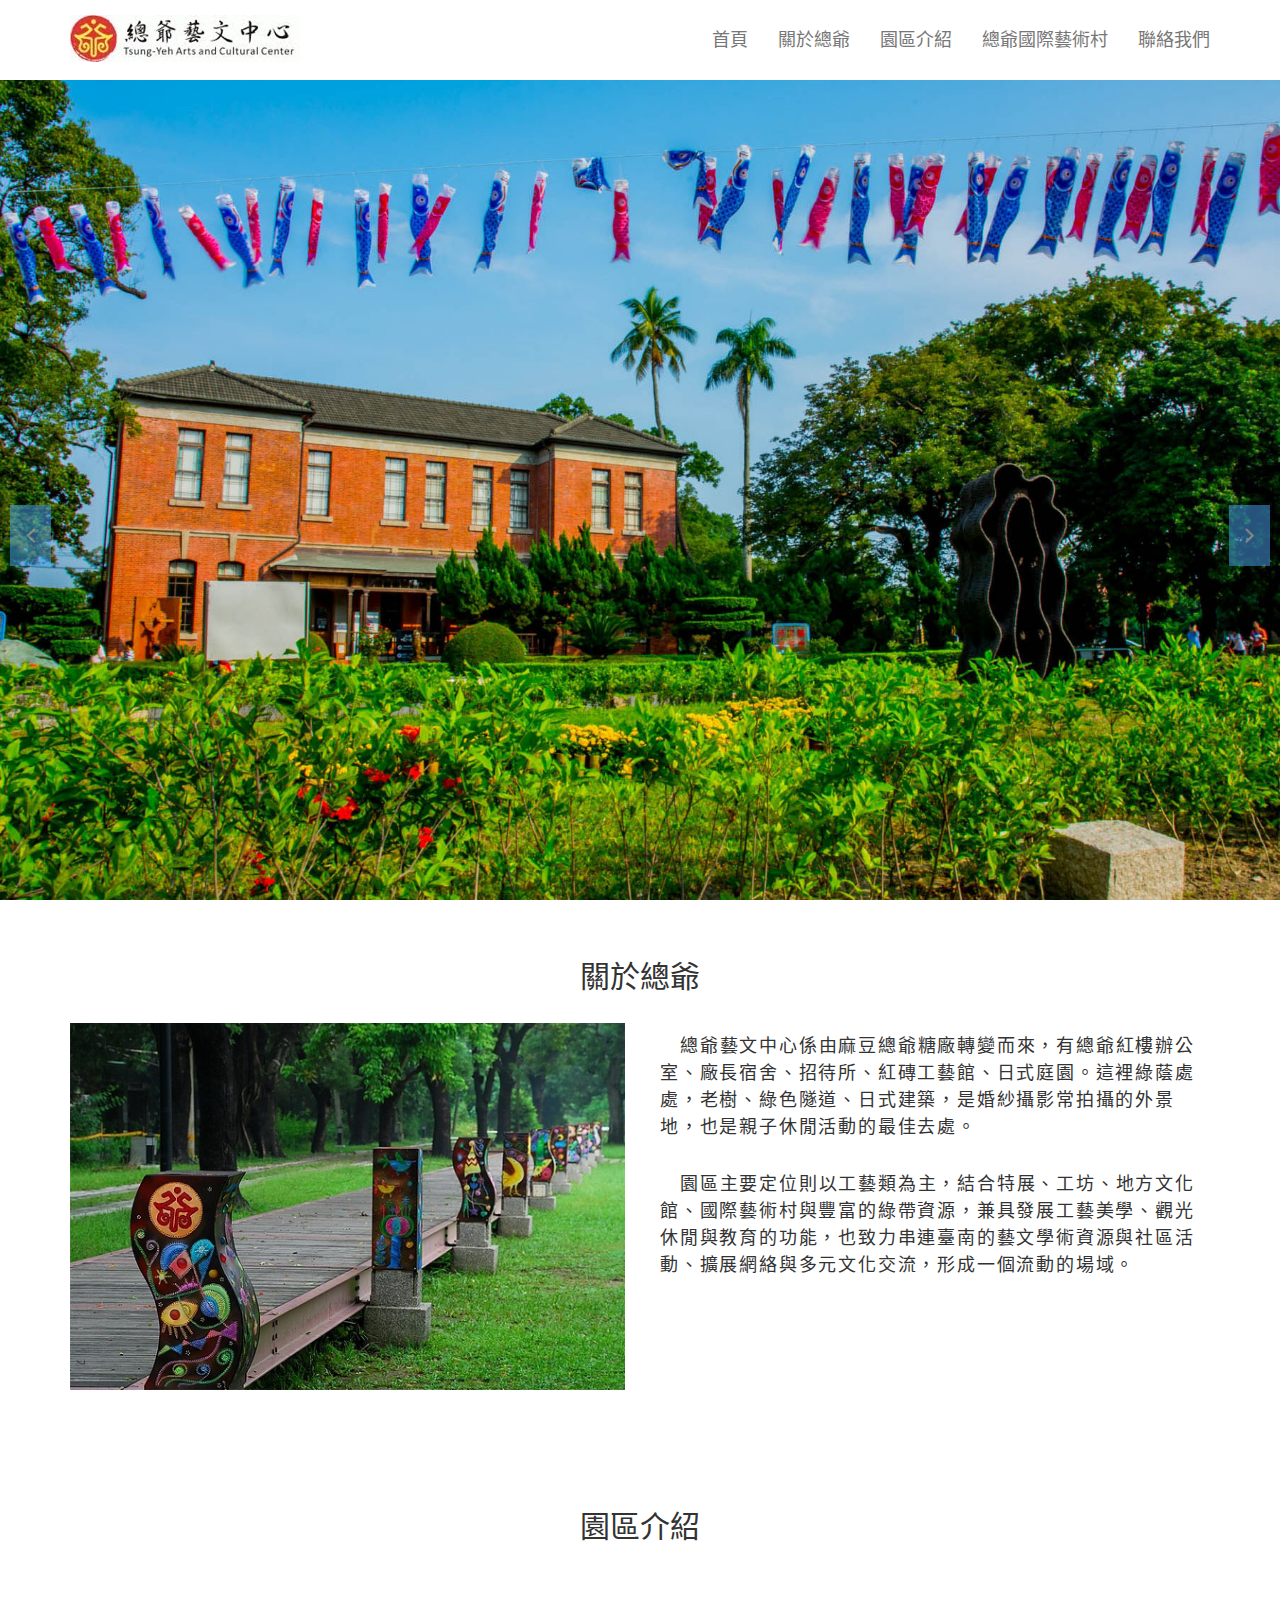
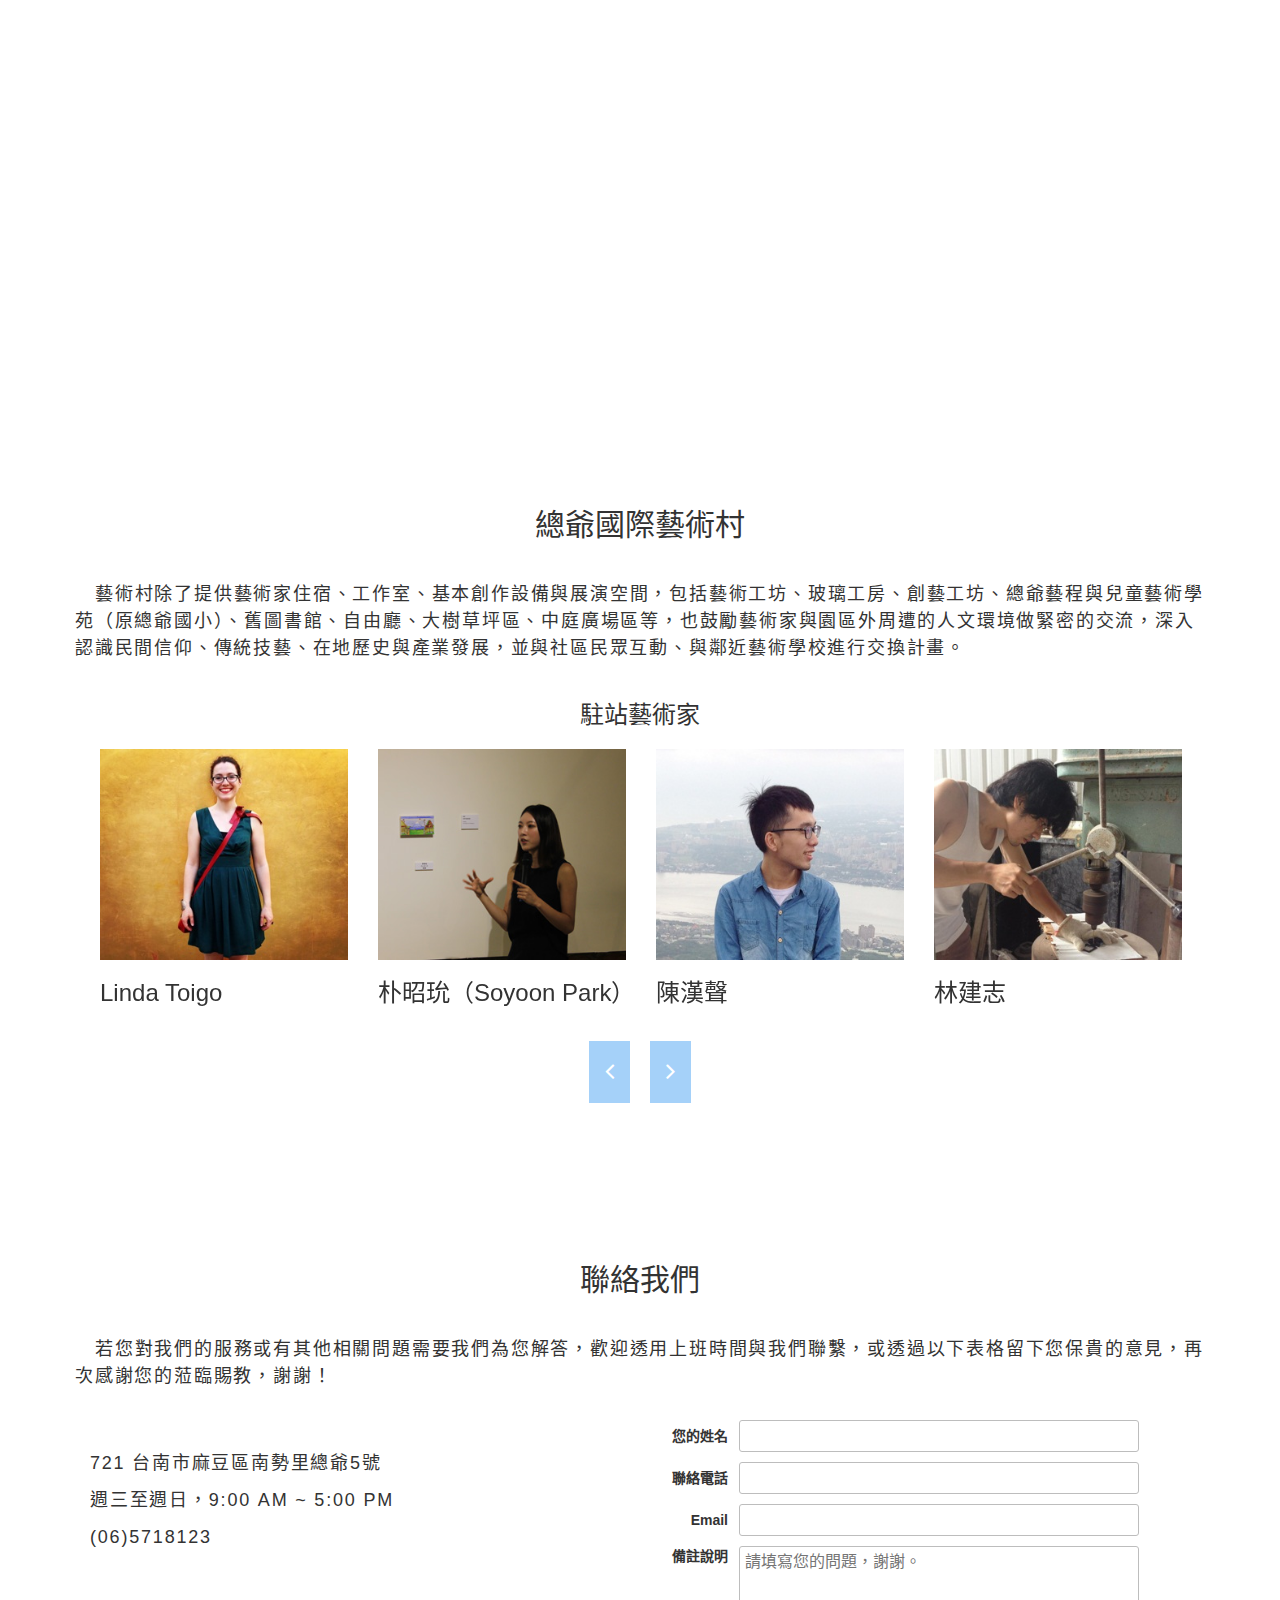
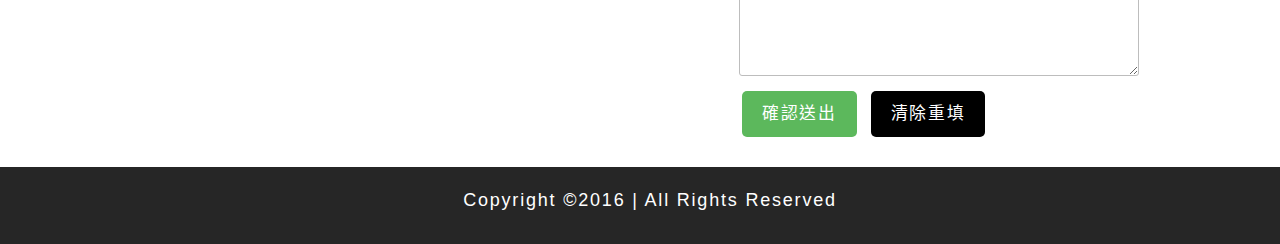
==== commit a0f7b860: "modify html&css" ====
--- a/index.html
+++ b/index.html
@@ -36,8 +36,7 @@
                         <ul class="nav navbar-nav">
                             <li><a href="#home" class="scroll-link">首頁</a></li>
                             <li><a href="#about" class="scroll-link">關於總爺</a></li>
-                            <li><a href="#introduce" class="scroll-link">園區介紹</a></li>
-                            <li><a href="#panoramic" class="scroll-link">360度實景</a></li>
+                            <li><a href="#introduce" class="scroll-link">園區介紹</a></li>                         
                             <li><a href="#artist-village" class="scroll-link">總爺國際藝術村</a></li>
                             <li><a href="#contact" class="scroll-link">聯絡我們</a></li>
                         </ul>
@@ -98,10 +97,6 @@
                 </div>
             </div>
         </div>
-    </section>
-    <section id="panoramic" class="container">
-        <h2 class="text-center">360度實景</h2>
-        <iframe src="vtour/tour.html" frameborder="0" scrolling="yes" width="100%" height="500"  allowfullscreen="true" mozallowfullscreen="true" webkitallowfullscreen="true"></iframe>
     </section>
     <section class="container">
         <div id="artist-village" class="row">
--- a/css/index.css
+++ b/css/index.css
@@ -105,7 +105,7 @@
   background-image: url("../images/banner2a.jpg");
 }
 
-#about, #introduce, #panoramic, #artist-village, #contact {
+#about, #introduce, #artist-village, #contact {
   padding-top: 100px;
 }
 
@@ -117,7 +117,7 @@
 }
 
 @media screen and (max-width: 768px) {
-  #about, #introduce, #panoramic, #artist-village, #contact {
+  #about, #introduce, #artist-village, #contact {
     padding-top: 40px;
   }
 
@@ -157,10 +157,6 @@
 }
 #introduce .Box .Box-body h3 {
   margin: 0 0 10px 0;
-}
-
-#panoramic h2 {
-  padding-bottom: 15px;
 }
 
 #artist-village p {
